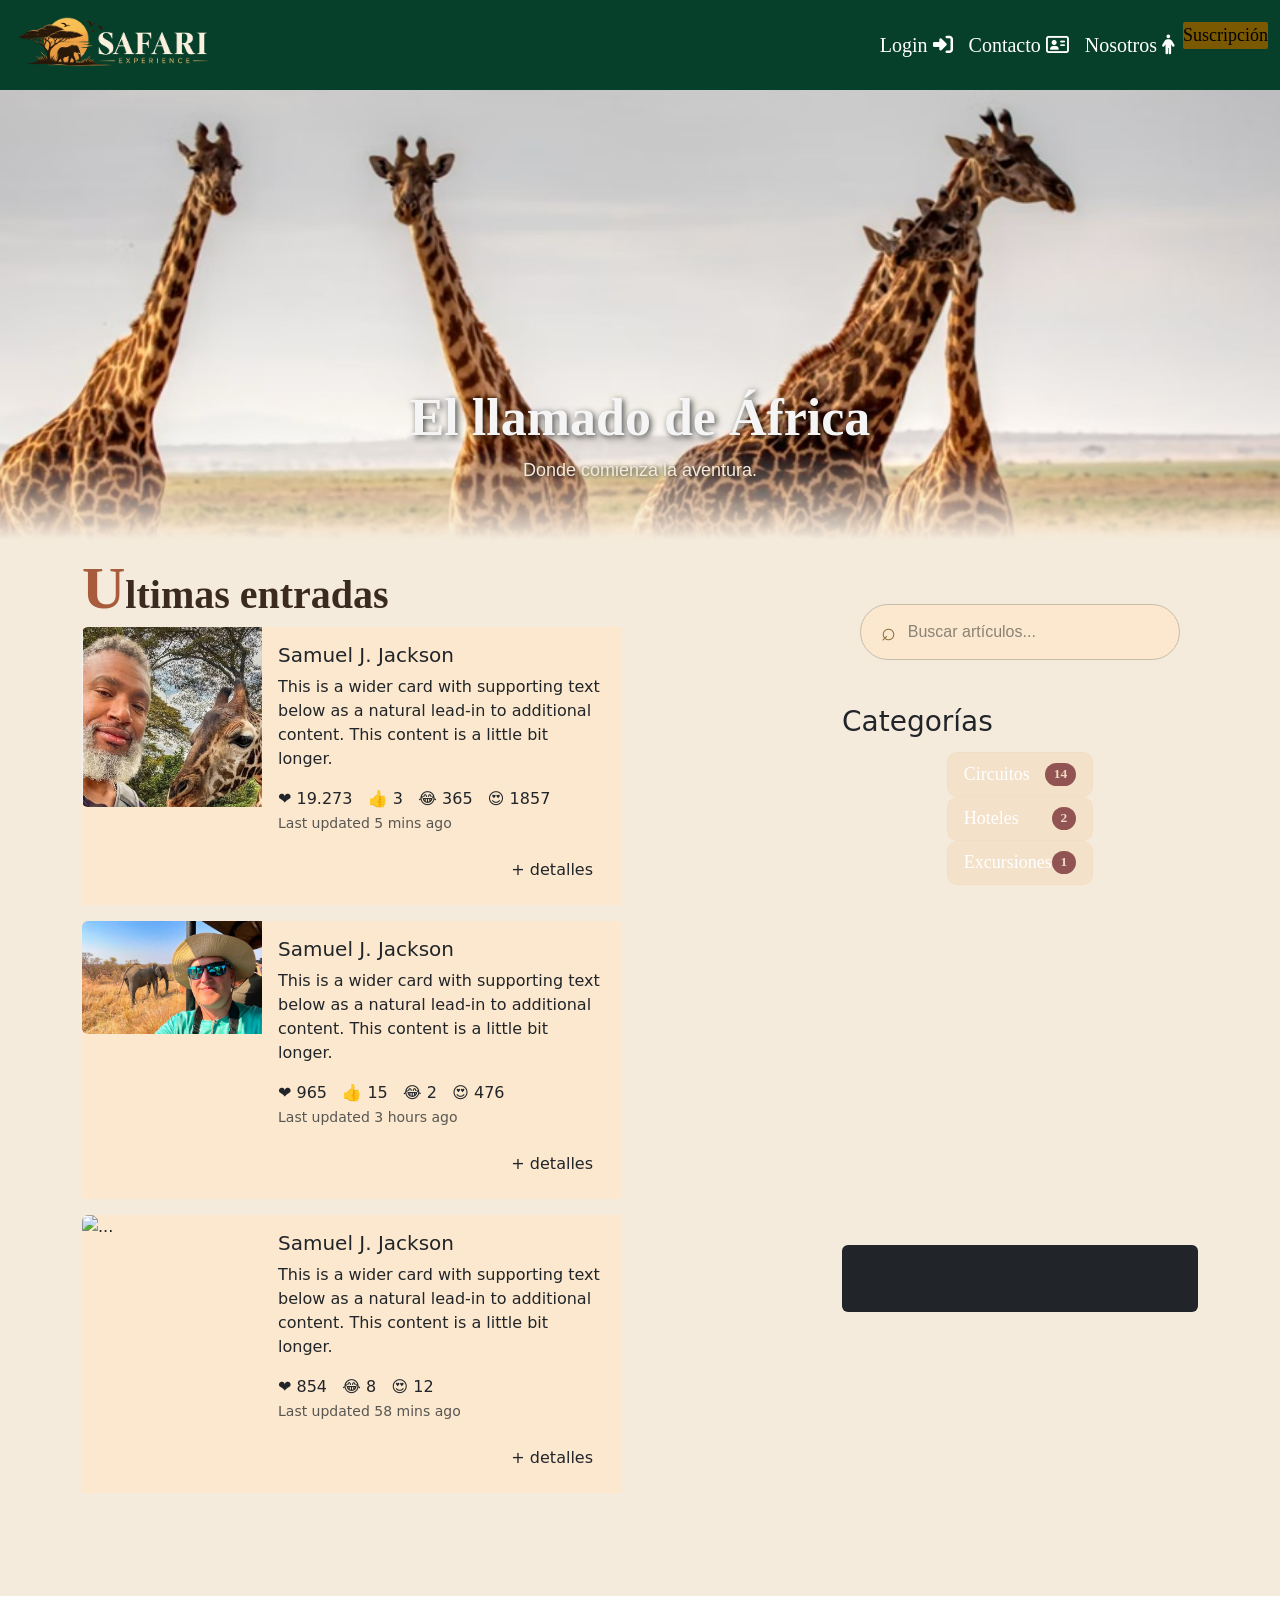
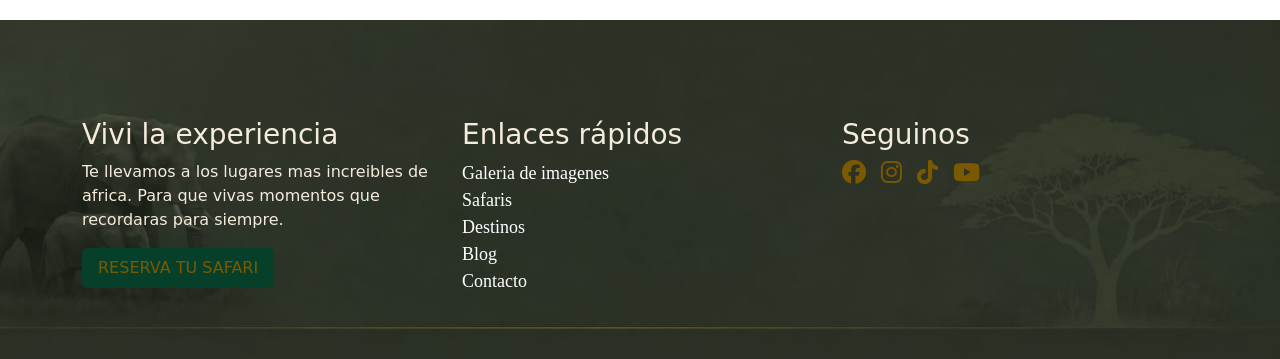
==== index.html @ 59d9db54 "se corrije footer" ====
<!DOCTYPE html>
<html lang="en">
<head>
    <meta charset="UTF-8">
    <meta name="viewport" content="width=device-width, initial-scale=1.0">
    <title>Document</title>
    <link href="https://cdn.jsdelivr.net/npm/bootstrap@5.3.8/dist/css/bootstrap.min.css" rel="stylesheet" integrity="sha384-sRIl4kxILFvY47J16cr9ZwB07vP4J8+LH7qKQnuqkuIAvNWLzeN8tE5YBujZqJLB" crossorigin="anonymous">
    <link rel="stylesheet" href="https://cdnjs.cloudflare.com/ajax/libs/font-awesome/6.4.0/css/all.min.css"/>
    <link rel="stylesheet" href="./styles.css">
    
</head>
<body>
    <header>
    <nav class="navbar navbar-expand-md p-0">
        <div class="container-fluid navbar-modificado">
            <img class="navbar-brand"
                 src="./assets/images/LOGO.png"
                 alt="logo">
            <button class="navbar-toggler"
                    type="button"
                    data-bs-toggle="collapse"
                    data-bs-target="#navbarSupportedContent"
                    aria-controls="navbarSupportedContent"
                    aria-expanded="false"
                    aria-label="Toggle navigation">
                <span class="navbar-toggler-icon"></span>
            </button>


            <!-- MENÚ -->
            <div class="collapse navbar-collapse" id="navbarSupportedContent">

                <ul class="navbar-nav ms-auto mb-2 mb-lg-0">

                    <li class="nav-item">
                        <a class="nav-link active fs-5 text-white"
                           href="#">
                            Login
                            <i class="fa-solid fa-right-to-bracket"></i>
                        </a>
                    </li>

                    <li class="nav-item">
                        <a class="nav-link active fs-5 text-white"
                           href="#">
                            Contacto
                            <i class="fa-regular fa-address-card"></i>
                        </a>
                    </li>

                    <li class="nav-item">
                        <a class="nav-link active fs-5 text-white"
                           href="#">
                            Nosotros
                            <i class="fa-solid fa-person"></i>
                        </a>
                    </li>

                    <!-- BOTÓN SUSCRIPCIÓN -->
                    <li class="nav-item">
                        <button class="button"
                                type="button"
                                data-bs-toggle="modal"
                                data-bs-target="#exampleModal">
                            Suscripción
                        </button>
                    </li>

                </ul>

            </div>

        </div>
    </nav>
</header>
   
    <div class="firstWindows">
         <!-- Slider con las imagenes de los Animales -->

        <div id="carouselExampleSlidesOnly" class="carousel slide" data-bs-ride="carousel">
            <div class="carousel-inner">
                <div class="carousel-item active">
                    <img src="./assets/images/Slider3.jpg" class="d-block w-100" alt="...">
                    <div class="carousel-caption">
                        <h5>El llamado de África</h5>
                        <p>Donde comienza la aventura.</p>
                    </div>

                </div>
                <div class="carousel-item">
                    <img src="./assets/images/slider1B.jpg" class="d-block w-100" alt="...">
                    <div class="carousel-caption">
                        <h5>Bajo el cielo africano</h5>
                        <p>Naturaleza en estado puro.</p>
                    </div>

                </div>
                <div class="carousel-item">
                    <img src="./assets/images/slider1C.jpg" class="d-block w-100" alt="...">
                    <div class="carousel-caption">
                        <h5>Encuentro con lo salvaje</h5>
                        <p>Viví momentos inolvidables.</p>
                    </div>

                </div>
            </div>
            
        </div>
        <!-- Columnas de grid -->

        <div class="container my-4">
            <div class="row">

        <!-- PRIMERA COLUMNA o sea LA PRINCIPAL! -->
                <main class="col-12 col-md-8">

                            <h2 class="titulo-seccion">
                                <span>U</span>ltimas entradas
                            </h2>
                            <div class="card mb-3 reveal-right" style="max-width: 540px;">
                                    <div class="row g-0">
                                        <div class="col-md-4">
                                           
                                            <img src="./assets/images/selfie 2.jpg" class="img-fluid rounded-start imagen-hover " alt="...">
                                            <iframe src="https://www.google.com/maps/embed?pb=!1m18!1m12!1m3!1d63829.38581706818!2d38.463845044400806!3d0.8903419115632641!2m3!1f0!2f0!3f0!3m2!1i1024!2i768!4f13.1!3m3!1m2!1s0x182780d08350900f%3A0x403b0eb0a1976dd9!2sKenia!5e0!3m2!1ses-419!2sar!4v1786914519508!5m2!1ses-419!2sar" height="60" style="border: 1px; ;" allowfullscreen="" loading="lazy" referrerpolicy="strict-origin-when-cross-origin"></iframe>
                                        </div>
                                        <div class="col-md-8">
                                        <div class="card-body">
                                            <h5 class="card-title">Samuel J. Jackson</h5>
                                            <p class="card-text">This is a wider card with supporting text below as a natural lead-in to additional content. This content is a little bit longer.</p>
                                                <div class="reacciones">
                                                    ❤️ 19.273 &nbsp; 
                                                    👍 3 &nbsp; 
                                                    😂 365  &nbsp; 
                                                    😍 1857 &nbsp; 
                                                </div>
                                            <p class="card-text"><small class="text-body-secondary">Last updated 5 mins ago</small></p>
                                                 <div class="text-end mt-3">
                                                    <a href="#" class="btn btn-ver-mas">
                                                        + detalles
                                                    </a>
                                                </div>
                                        </div>
                                        </div>
                                    </div>
                            </div>


                            <div class="card mb-3 reveal-right" style="max-width: 540px;">
                                    <div class="row g-0">
                                        <div class="col-md-4">
                                           
                                            <img src="./assets/images/selfie1.jpg" class="img-fluid rounded-start imagen-hover " alt="...">
                                            <iframe src="https://www.google.com/maps/embed?pb=!1m18!1m12!1m3!1d63829.38581706818!2d38.463845044400806!3d0.8903419115632641!2m3!1f0!2f0!3f0!3m2!1i1024!2i768!4f13.1!3m3!1m2!1s0x182780d08350900f%3A0x403b0eb0a1976dd9!2sKenia!5e0!3m2!1ses-419!2sar!4v1786914519508!5m2!1ses-419!2sar" height="60" style="border: 1px; ;" allowfullscreen="" loading="lazy" referrerpolicy="strict-origin-when-cross-origin"></iframe>
                                        </div>
                                        <div class="col-md-8">
                                        <div class="card-body">
                                            <h5 class="card-title">Samuel J. Jackson</h5>
                                            <p class="card-text">This is a wider card with supporting text below as a natural lead-in to additional content. This content is a little bit longer.</p>
                                                <div class="reacciones">
                                                    ❤️ 965 &nbsp; 
                                                    👍 15 &nbsp; 
                                                    😂 2  &nbsp; 
                                                    😍 476 &nbsp; 
                                                </div>
                                            <p class="card-text"><small class="text-body-secondary">Last updated 3 hours ago</small></p>
                                                <div class="text-end mt-3">
                                                    <a href="#" class="btn btn-ver-mas">
                                                        + detalles
                                                    </a>
                                                </div>
                                        </div>
                                        </div>
                                    </div>
                            </div>


                            <div class="card mb-3 reveal-right" style="max-width: 540px;">
                                    <div class="row g-0">
                                        <div class="col-md-4">
                                           
                                            <img src="./assets/images/selfie 3.jpg" class="img-fluid rounded-start imagen-hover " alt="...">
                                            <iframe src="https://www.google.com/maps/embed?pb=!1m18!1m12!1m3!1d63829.38581706818!2d38.463845044400806!3d0.8903419115632641!2m3!1f0!2f0!3f0!3m2!1i1024!2i768!4f13.1!3m3!1m2!1s0x182780d08350900f%3A0x403b0eb0a1976dd9!2sKenia!5e0!3m2!1ses-419!2sar!4v1786914519508!5m2!1ses-419!2sar" height="60" style="border: 1px; ;" allowfullscreen="" loading="lazy" referrerpolicy="strict-origin-when-cross-origin"></iframe>
                                        </div>
                                        <div class="col-md-8">
                                        <div class="card-body">
                                            <h5 class="card-title">Samuel J. Jackson</h5>
                                            <p class="card-text">This is a wider card with supporting text below as a natural lead-in to additional content. This content is a little bit longer.</p>
                                                <div class="reacciones">
                                                    ❤️ 854 &nbsp; 
                                                    😂 8  &nbsp; 
                                                    😍 12 &nbsp; 
                                                </div>
                                            <p class="card-text"><small class="text-body-secondary">Last updated 58 mins ago</small></p>
                                                <div class="text-end mt-3">
                                                    <a href="#" class="btn btn-ver-mas">
                                                        + detalles
                                                    </a>
                                                </div>
                                        </div>
                                        </div>
                                    </div>
                            </div>




                    <nav aria-label="Page navigation example">
                        <ul class="pagination justify-content-center reveal mt-5 ">
                            <li class="page-item disabled">
                             <a class="page-link">Anterior</a>
                            </li>
                            <li class="page-item"><a class="page-link" href="#">1</a></li>
                            <li class="page-item"><a class="page-link" href="#">2</a></li>
                            <li class="page-item"><a class="page-link" href="#">3</a></li>
                            <li class="page-item">
                             <a class="page-link" href="#">Siguiente</a>
                            </li>
                        </ul>
                    </nav>
                </main>

        <!-- SEGUNDA COLUMNA -->
                <aside class="col-12 col-md-4 pb-5">

                    <form class="buscador">

                        <div class="search">

                            <span class="icono-busqueda">⌕</span>

                            <input 
                                type="text" placeholder="Buscar artículos..."
                            >

                        </div>

                    </form>

                    <h3 class="textTitle" >Categorías</h3>
                    <div class="boxCategory">    
                        <ul class="list-group">
                            <li class="list-group-item d-flex justify-content-between align-items-center">
                                <a href="https://www.safaribookings.com/tours?k=Africa%20Tours&msclkid=b1463d36e96a14d82f5057b1bb864931&utm_source=bing&utm_medium=cpc&utm_campaign=05.%20Prio%20Countries%20(USD)&utm_term=Africa%20Tours&utm_content=GEN%20-%20Safari%20Tours" target="_blank" class="category-link">
                                            Circuitos
                                 </a>
                                <span class="badge badge-primary badge-pill">  14</span>
                            </li>
                            <li class="list-group-item d-flex justify-content-between align-items-center">
                                <a href="https://www.kayak.com.ar/Hoteles-baratos-en-Africa.af.htc.html" target="_blank" class="category-link">
                                    Hoteles
                                </a>
                                <span class="badge badge-primary badge-pill">  2</span>
                            </li>
                            <li class="list-group-item d-flex justify-content-between align-items-center">
                                <a href="https://www.getyourguide.com/es-es/africam-safari-l147968/?visitor-id=LCR7DP06IXOI1517FVK6WN06CYYXWZ0L&locale_autoredirect_optout=true " target="_blank" class="category-link">
                                    Excursiones 
                                </a>
                                <span class="badge badge-primary badge-pill">  1</span>
                            </li>
                        </ul>
                    </div>            
                    <div class="d-none d-md-block">
                        

                        <div class="comerce">

                                <div >
                                    <img src="./assets/images/Publicidad 2.jpg" class="img-fluid reveal" alt="...">
                                </div>

                                

                                <div >
                                    <img src="./assets/images/Publicidad 3.jpg" class="img-fluid reveal" alt="...">
                                </div>


                                <div class="card text-bg-dark">
                                    <img  src="./assets/images/Publicidad 1.jpg"  class="card-img reveal" alt="...">
                                </div>

                        </div>




                    </div>

                </aside>

            </div>
        </div>
    </div>
    <footer>
        <div class="containerFooter">
            <div class="container py-5">
                <div class="row g-4">

                    <div class="col-12 col-md-6 col-lg-4">
                        <h3>Vivi la experiencia</h3>
                        <p class="texto"> Te llevamos a los lugares mas increibles de africa.
                            Para que vivas momentos que recordaras para siempre.
                        </p>
                        <button class="mi-boton px-3 py-2 rounded"> RESERVA TU SAFARI</button>
                    </div>

                    <div class="col-12 col-md-6 col-lg-4">
                        <h3>Enlaces rápidos</h3>
                        <ul class="footer-links list-unstyled">
                            <li><a href="./pages/login/galery.html">Galeria de imagenes</a></li>
                            <li><a href="#">Safaris</a></li>
                            <li><a href="#">Destinos</a></li>
                            <li><a href="#">Blog</a></li>
                            <li><a href="#">Contacto</a></li>
                        </ul>
                    </div>

                    <div class="col-12 col-md-6 col-lg-4">
                        <h3 class="titulo-con-iconos">Seguinos</h3>
                        <div class="redes-sociales">
                            <a href="https://facebook.com" target="_blank">
                                <i class="fa-brands fa-facebook fs-4"></i>
                            </a>
                            <a href="https://instagram.com" target="_blank">
                                <i class="fa-brands fa-instagram fs-4"></i>
                            </a>
                            <a href="https://tiktok.com">
                                <i class="fa-brands fa-tiktok fs-4"></i>
                            </a>
                            <a href="https://youtube.com">
                                <i class="fa-brands fa-youtube fs-4"></i>
                            </a>
                        </div>
                    </div>
                </div>
            </div>
        </div>
    </footer>
  <!--  <footer>
    <div class="containerFooter">
        <div class="row">

            
            <div class="col-12 col-md-6 col-lg-4">
                <h3>Vivi la experiencia</h3>
                <p class="texto"> Te llevamos a los lugares mas increibles de africa.
                    Para que vivas momentos que recordaras para siempre.
                </p>
                <button class="mi-boton"> RESERVA TU SAFARI</button>
            </div>

            
            <div class="col-12 col-md-6 col-lg-4 ">
                <h3>Enlaces rápidos</h3>

                <ul class="footer-links">
                    <li><a href="./pages/login/galery.html">Galeria de imagenes</a></li>
                    <li><a href="#">Safaris</a></li>
                    <li><a href="#">Destinos</a></li>
                    <li><a href="#">Blog</a></li>
                    <li><a href="#">Contacto</a></li>
                </ul>
            </div>

            
            <div class="col-12 col-md-6 col-lg-4">
                
              <h3 class="titulo-con-iconos">Seguinos</h3>

                <div class="redes-sociales">
                    <a href="https://facebook.com" target="_blank">
                        <i class="fa-brands fa-facebook"></i>
                    </a>
                    <a href="https://instagram.com" target="_blank">
                        <i class="fa-brands fa-instagram"></i>
                    </a>
                    <a href="https://tiktok.com">
                        <i class="fa-brands fa-tiktok"></i>
                    </a>
                    <a href="https://youtube.com">
                        <i class="fa-brands fa-youtube"></i>
                    </a>
            </div>

        </div>
    </div>
</footer> -->

<div class="modal fade"
     id="exampleModal"
     tabindex="-1"
     aria-labelledby="exampleModalLabel"
     aria-hidden="true">

    <div class="modal-dialog">

        <div class="modal-content modal-prueba">

            <!-- HEADER DEL MODAL -->
            <div class="modal-header">

                <img src="./assets/images/icono de suscripcion.png"
                     alt="persona">

            </div>


            <!-- FORMULARIO -->
            <form>

                <div class="modal-body">

                    <!-- NOMBRE -->
                    <div class="mb-3">

                        <label for="nombre" class="col-form-label">
                            Nombre y Apellido:
                        </label>

                        <input
                            class="input-imagen form-control"
                            type="text"
                            placeholder="Nombre y Apellido"
                            id="nombre"
                            maxlength="40"
                            minlength="6"
                            required>

                    </div>


                    <!-- CORREO -->
                    <div class="mb-3">

                        <label for="correo" class="col-form-label">
                            Correo electrónico:
                        </label>

                        <input
                            class="input-imagen form-control"
                            type="email"
                            placeholder="tucorreo@gmail.com"
                            id="correo"
                            maxlength="30"
                            minlength="6"
                            required>

                    </div>


                    <!-- FECHA -->
                    <div class="mb-3">

                        <label for="cumpleaños" class="form-label">
                            Fecha de tu cumpleaños:
                        </label>

                        <input
                            class="input-imagen form-control"
                            type="date"
                            id="cumpleaños"
                            required>

                    </div>


                    <!-- CONTRASEÑA -->
                    <div class="mb-3">

                        <label for="contraseña" class="col-form-label">
                            Contraseña:
                        </label>

                        <input
                            class="input-imagen form-control"
                            type="password"
                            placeholder="Contraseña"
                            id="contraseña"
                            maxlength="16"
                            minlength="8"
                            required>

                    </div>


                    <!-- CONFIRMAR CONTRASEÑA -->
                    <div class="mb-3">

                        <label for="confirmarcontraseña" class="col-form-label">
                            Confirmar contraseña:
                        </label>

                        <input
                            class="input-imagen form-control"
                            type="password"
                            placeholder="Confirmar contraseña"
                            id="confirmarcontraseña"
                            maxlength="16"
                            minlength="8"
                            required>

                    </div>


                    <!-- NOTIFICACIONES -->
                    <div class="mb-3">

                        <div class="form-check form-switch">

                            <input
                                class="form-check-input"
                                type="checkbox"
                                role="switch"
                                id="switchCheckChecked"
                                checked>

                            <label class="form-check-label"
                                   for="switchCheckChecked">
                                Recibir notificaciones
                            </label>

                        </div>

                    </div>

                </div>


                <!-- FOOTER -->
                <div class="modal-footer">

                    <button type="submit"
                            class="btn btn-primary">
                        Crear cuenta
                    </button>

                    <hr>

                    <p class="text-center mb-0 w-100">
                        ¿Ya tenés cuenta?
                        <a href="login.html">
                            Iniciar sesión
                        </a>
                    </p>

                </div>

            </form>

        </div>
    </div>
</div>
    <script src="https://cdn.jsdelivr.net/npm/bootstrap@5.3.8/dist/js/bootstrap.bundle.min.js" integrity="sha384-FKyoEForCGlyvwx9Hj09JcYn3nv7wiPVlz7YYwJrWVcXK/BmnVDxM+D2scQbITxI" crossorigin="anonymous"></script>
</body>
</html>
---- styles.css ----
*{
    padding:0;
    margin: 0;
    box-sizing: border-box;
}
html, body {
    max-width: 100%;
    overflow-x: hidden;
}
.navbar-toggler {
    border-color: rgba(255, 255, 255, 0.5) !important;
}

.navbar-toggler-icon {
    filter: invert(1);
}
.navbar-modificado {
    background-color: #06402B;
    min-height: 90px;
    position: relative;
    z-index: 1001;
}

button.button{
    font-family: "Bodoni Moda", serif;
    background-color: #7a5901;
    border: none;
    border-radius: 2px;
    font-size: 18px;

}
a.nav-link.active:hover{
    color: #50C878;
}

.navbar-brand{
    width: 210px;
}

li a i{
    color: white;
}
.modal-prueba{
    background-image: url(./assets/images/FondoSuscripcion.avif);
}

.input-imagen {
    background-color: rgba(255, 255, 255, 0.35) !important;
    border: 1px solid rgba(255, 255, 255, 0.6);
    color: #333;
}
.modal-header img{
    width: 90px;
}
.modal-header{
    display: flex;
    justify-content:center;
}

label{
    color: white;
    font-family: "Archivo Black", sans-serif;
    font-weight: 900;
}
.text-center{
    color: white;
    font-family: "Archivo Black", sans-serif;
    font-weight: 900;

}
.containerFooter {
    background-image: url(./assets/images/WhatsApp\ Image\ 2026-08-20\ at\ 01.03.39.jpeg);
    background-size: cover;
    background-position: center;
    background-repeat: no-repeat;
    color: #F5EBDD;
    padding-top: 50px;
    display: flex;
    justify-content: center;
    object-fit: cover;
    
}

 ul li{
    color:#7a5901;
    font-family: "Marcellus", serif;
    font-size: 18px;
}
ul li a{
    color: white;
    text-decoration: none;
}

div.redes-sociales {
    display: flex;
    gap: 15px;
}
div.redes-sociales i {
    color: #7a5901;
}
.mi-boton{
    background-color:#06402B ;
    color: #7a5901;
    border: none;
    
}



.firstWindows{
    width: 100%;
    min-height: 100vh;
    background-color: #F5EBDD;
   
}
#carouselExampleSlidesOnly img{
    width: 100%;
    height: 50vh;
    object-fit: cover;

}


.buscador {
    width: 100%;
    display: flex;
    justify-content: center;
    margin: 40px 0;
}

.search {
    width: 90%;
    max-width: 650px;

    display: flex;
    align-items: center;


    background-color: #fce8cee5;

    border: 1px solid #C8BDA8;
    border-radius: 30px;

    padding: 0 20px;

    transition: 0.3s;
}

.search:focus-within {
    border-color: #8A6F3D;
    box-shadow: 0 4px 15px rgba(80, 65, 40, 0.12);
}

.search input {
    width: 100%;

    border: none;
    outline: none;

    background: transparent;

    padding: 15px 12px;

    font-family: Arial, sans-serif;
    font-size: 16px;

    color: #3F3A2F;
}

.search input::placeholder {
    color: #8A8375;
}

.icono-busqueda {
    font-size: 25px;
    color: #8A6F3D;
}

.badge {
    background-color: #915452;
    color: #fce8cee5;
    border-radius: 50px;
}
.boxCategory {
    display: flex;
    justify-content: center;

}
.boxCategory .list-group-item {
    background-color: #f3dec3c7;
    border-color: #f3dec3c7 ;
    border-radius: 10px;
    

}

.col-md-4{
  display: flex;
  flex-direction: column;
  gap: 5px;
  

}

.imagen-hover {
    cursor: pointer;
    transition: transform 0.5s ease;
}

.imagen-hover:hover {
    position: relative;
    z-index: 9999;
    transform: scale(3.0);
}

.comerce{

    display: flex;
    flex-direction: column;
    gap: 30px;
    margin-top: 30px;

    
}
.card {
    border: 0 !important;
}

.textTitle2{
    color:#3B2A20 ;
}

.card-body {
    background-color: #fce8cee5;

}

.card {
    background-color: #fce8cee5;
    border: none;
    
}

.card .col-md-4 {
    background-color: #fce8cee5;
}

.card .col-md-8 {
    background-color: #fce8cee5;
}

.titulo-seccion {
    font-family: "Bodoni Moda", serif;
    color: #3B2A20;
    font-size: 40px;
    font-weight: 600;
}

.titulo-seccion span {
    font-size: 60px;
    line-height: 0.8;
    color: #A85C3B;
}


.carousel-caption h5 {
    font-family: "Bodoni Moda", serif;
    font-size: 52px;
    font-weight: 600;
    color: whitesmoke;
    text-shadow: 2px 2px 6px rgba(0, 0, 0, 0.7);
}

.carousel-caption p {
    font-family: "Montserrat", sans-serif;
    font-size: 18px;
    font-weight: 400;
    color: #F5EBDD;
    text-shadow: 1px 1px 4px rgba(0, 0, 0, 0.7);
}

.carousel-item {
    position: relative;
}

.carousel-item::after {
    content: "";
    position: absolute;

    left: 0;
    right: 0;
    bottom: 0;

    height: 20%;

    background: linear-gradient(
        to top,
        rgba(245, 235, 221, 3.0),
        rgba(245, 235, 221, 0)
    );

    pointer-events: none;
}

.carousel-caption {
    z-index: 2;
}


text-end .btn-ver-mas {
    background-color: #A85C3B !important;
    color: #e6ddf5 !important;
    border: 1px solid #A85C3B !important;
    font-family: "Montserrat", sans-serif;
    font-size: 14px;
    font-weight: 500;
    padding: 8px 20px;
    border-radius: 3px;
    text-decoration: none;
    transition: all 0.3s ease;
}

.text-end .btn-ver-mas:hover {
    background-color: #87452E !important;
    border-color: #C49A5A !important;
    color: #FFFFFF !important;
}

.pagination .page-link {
    background-color: #9b884b;
    color: #412818;
    border: 1px solid #C49A5A;

    font-family: "Montserrat", sans-serif;
    font-size: 14px;
    font-weight: 500;

    padding: 8px 14px;

    transition: all 0.3s ease;
}


/* HOVER */

.pagination .page-link:hover {
    background-color: #814b33;
    border-color: #A85C3B;
    color: #FFFFFF;
}

.reveal {
    opacity: 0;
    transform: translateY(50px);
    transition: opacity 0.8s ease, transform 0.8s ease;
}

.reveal {
    animation: aparecer linear both;
    animation-timeline: view();
    animation-range: entry 0% cover 30%;
}

@keyframes aparecer {

    from {
        opacity: 0;
        transform: translateY(150px) scale(0.75);
    }

    to {
        opacity: 1;
        transform: translateY(0) scale(1);
    }

}

.reveal-right {
    animation: aparecer-derecha linear both;
    animation-timeline: view();
    animation-range: entry 0% cover 35%;
}

@keyframes aparecer-derecha {
    from {
        opacity: 0;
        transform: translateX(150px) scale(0.85);
    }

    to {
        opacity: 1;
        transform: translateX(0) scale(1);
    }
}
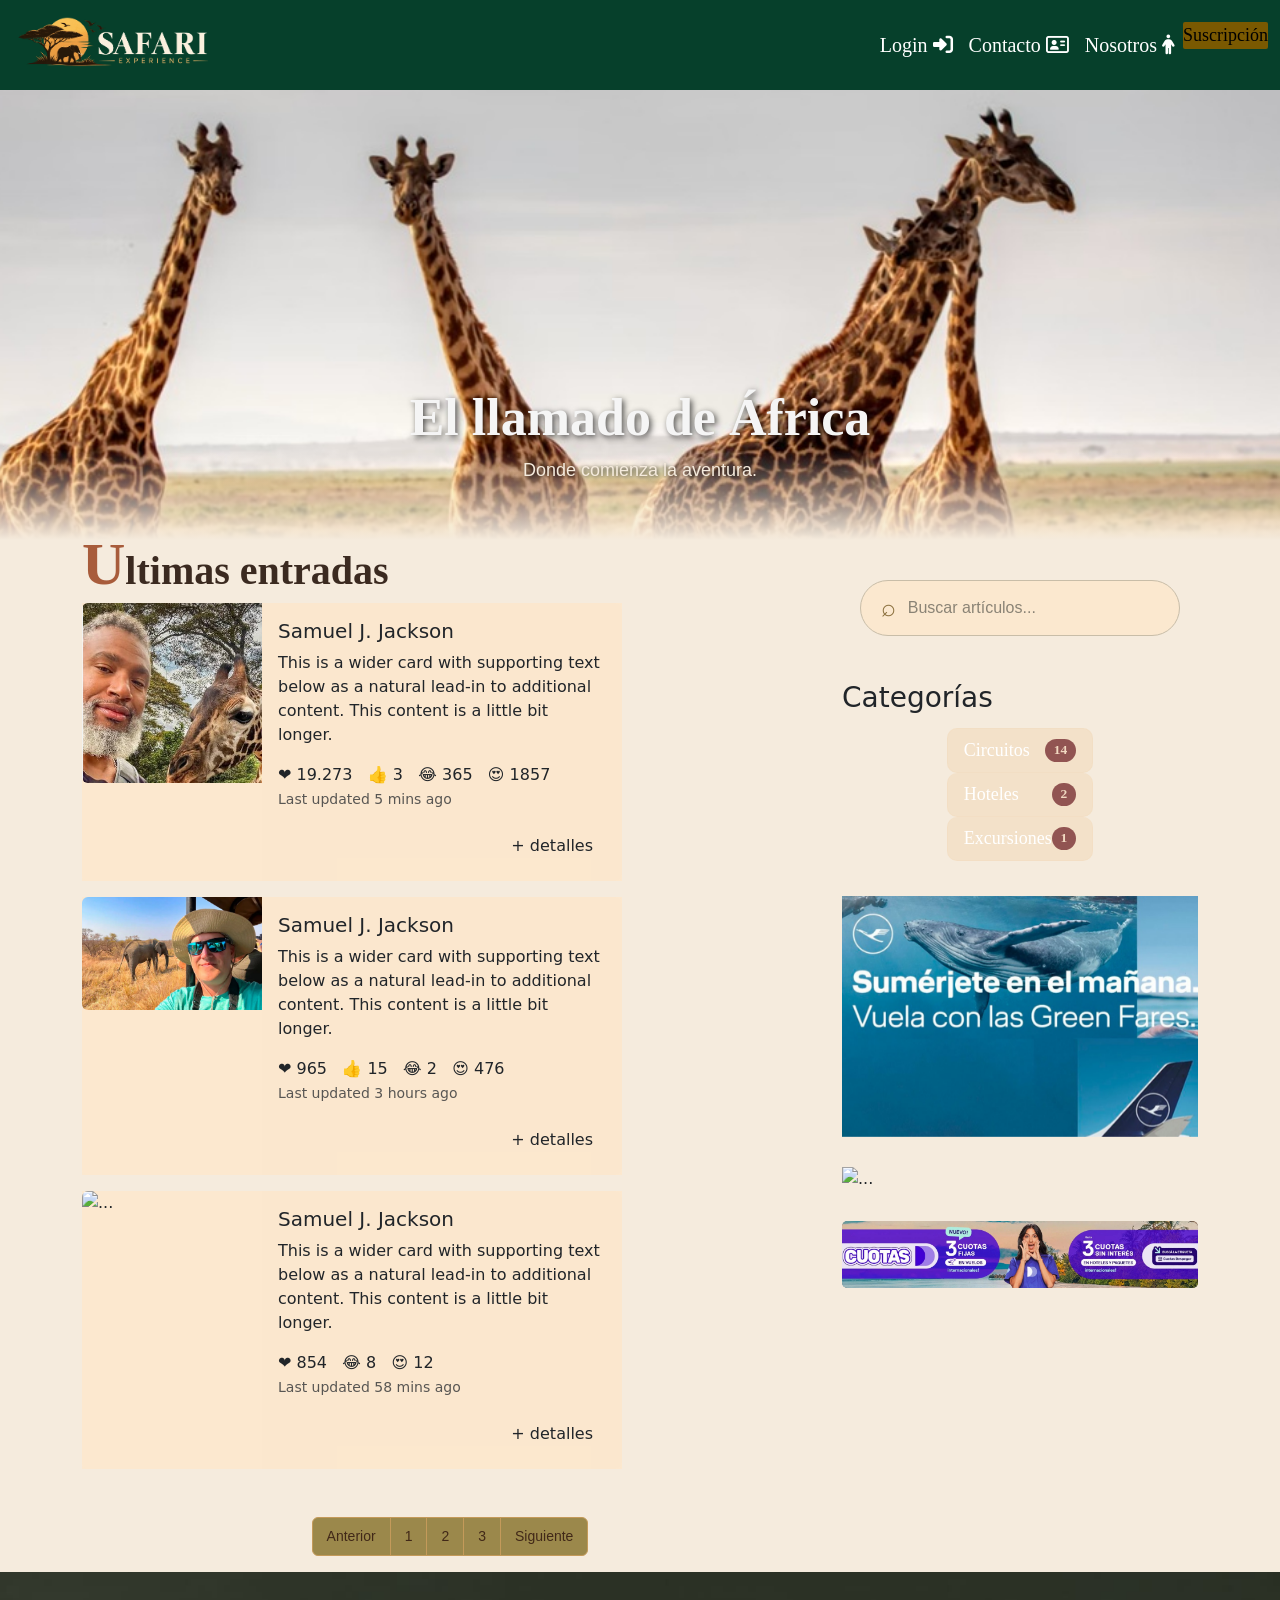
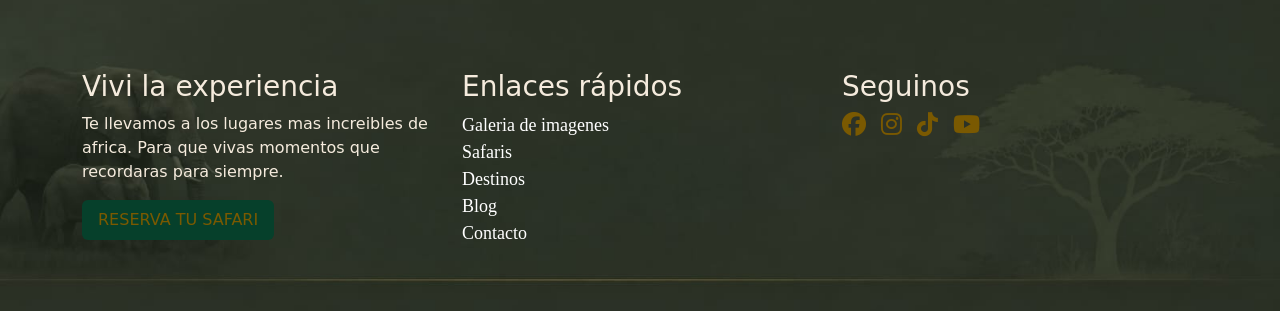
==== commit 1923e798: "se arreglan bug" ====
--- a/index.html
+++ b/index.html
@@ -108,7 +108,7 @@
         </div>
         <!-- Columnas de grid -->
 
-        <div class="container my-4">
+        <div class="container">
             <div class="row">
 
         <!-- PRIMERA COLUMNA o sea LA PRINCIPAL! -->
@@ -311,7 +311,7 @@
                             <li><a href="./pages/login/galery.html">Galeria de imagenes</a></li>
                             <li><a href="#">Safaris</a></li>
                             <li><a href="#">Destinos</a></li>
-                            <li><a href="#">Blog</a></li>
+                            <li><a href="./pages/login/error404.html">Blog</a></li>
                             <li><a href="#">Contacto</a></li>
                         </ul>
                     </div>
--- a/styles.css
+++ b/styles.css
@@ -3,8 +3,8 @@
     margin: 0;
     box-sizing: border-box;
 }
-html, body {
-    max-width: 100%;
+body {
+    max-width: 100vw;
     overflow-x: hidden;
 }
 .navbar-toggler {
@@ -114,7 +114,7 @@
    
 }
 #carouselExampleSlidesOnly img{
-    width: 100%;
+    width: 100vw;
     height: 50vh;
     object-fit: cover;
 
@@ -210,7 +210,7 @@
 .imagen-hover:hover {
     position: relative;
     z-index: 9999;
-    transform: scale(3.0);
+    transform: scale(1.5);
 }
 
 .comerce{
@@ -341,8 +341,6 @@
 }
 
 
-/* HOVER */
-
 .pagination .page-link:hover {
     background-color: #814b33;
     border-color: #A85C3B;
@@ -393,3 +391,13 @@
     }
 }
 
+@media (max-width: 767px) {
+
+    .reveal,
+    .reveal-right {
+        animation: none !important;
+        opacity: 1 !important;
+        transform: none !important;
+    }
+
+}
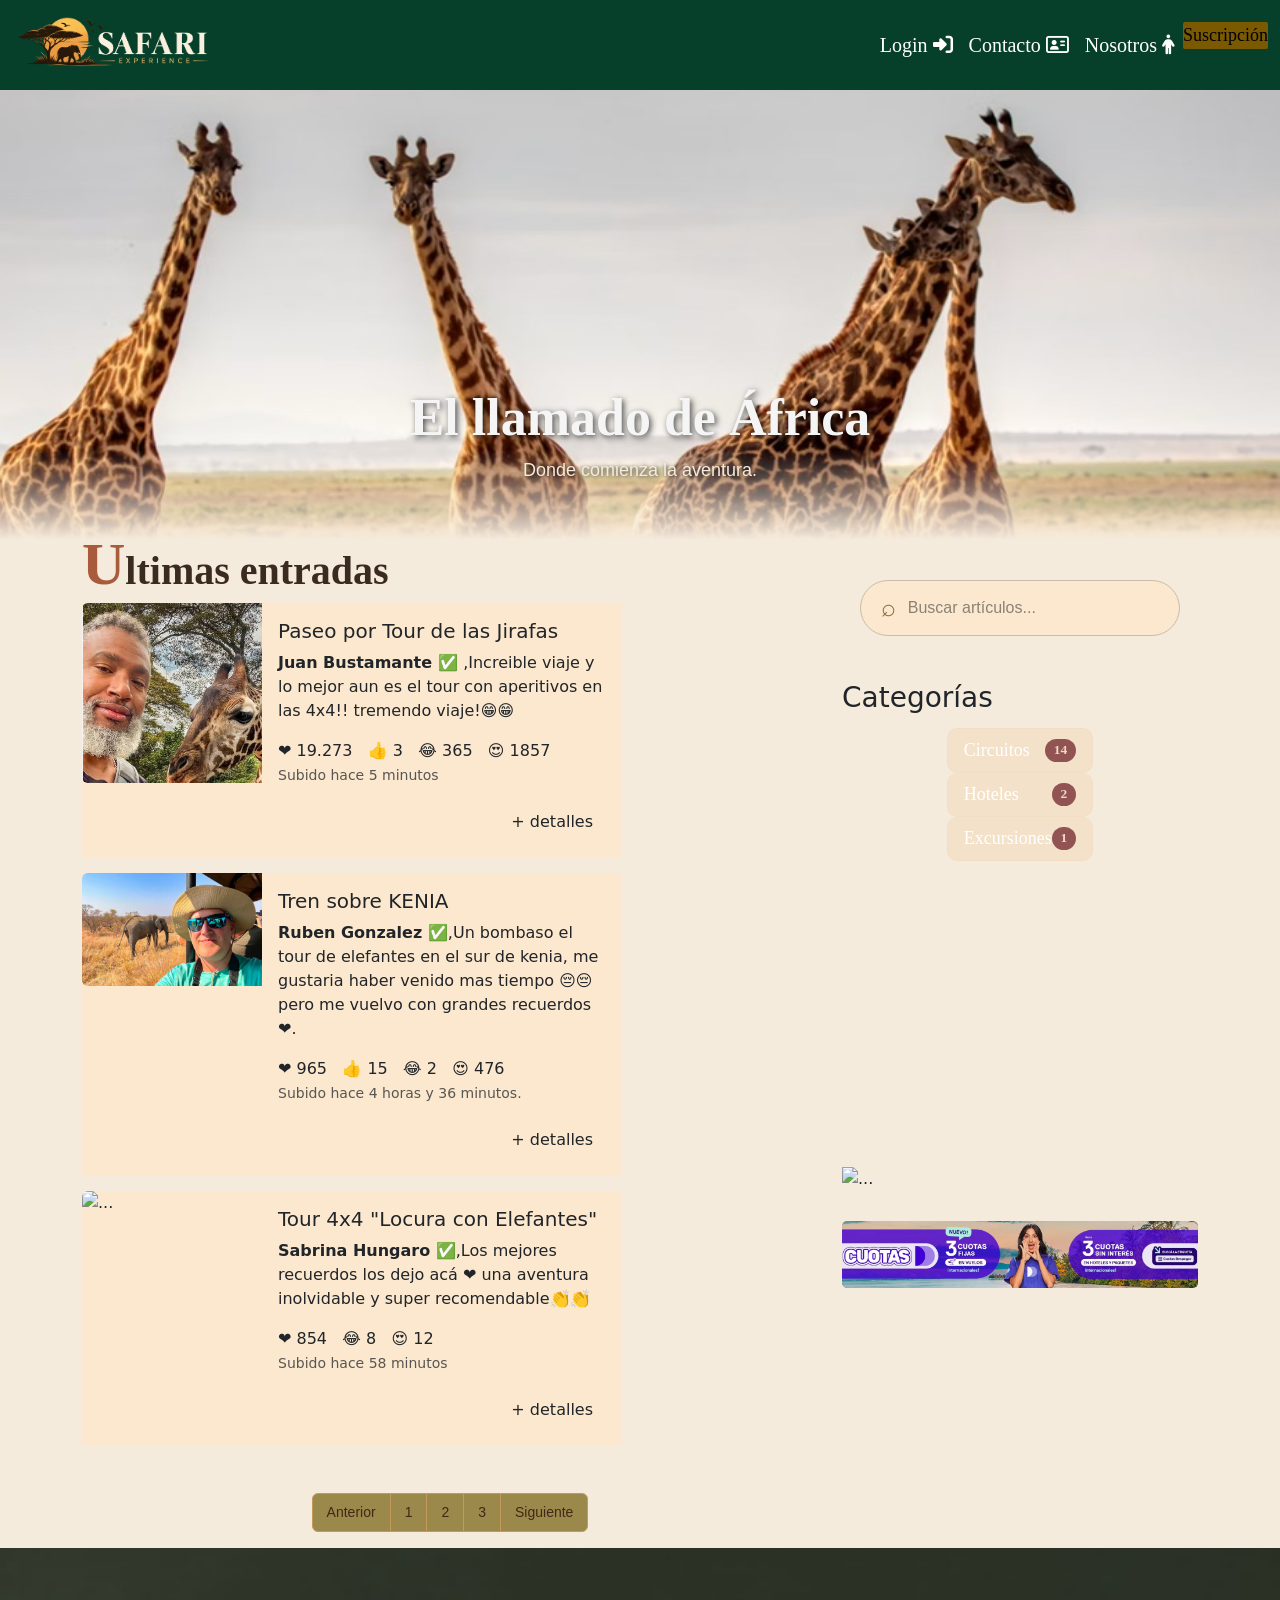
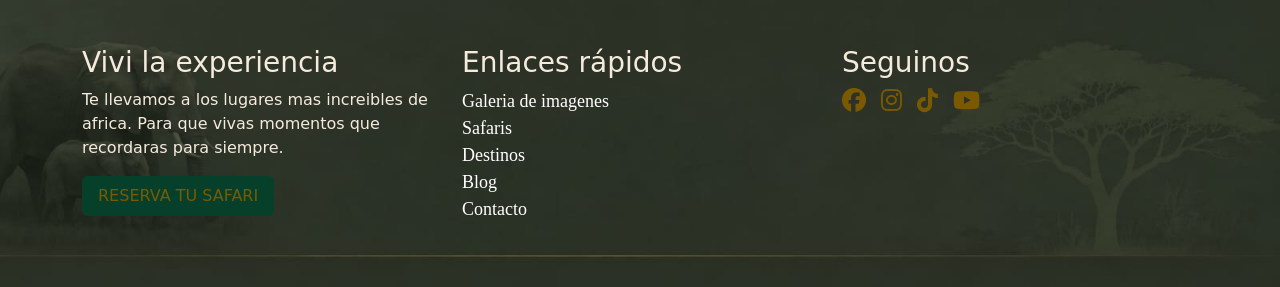
==== commit b2fc8ee4: "se corrije comentarios" ====
--- a/index.html
+++ b/index.html
@@ -126,15 +126,15 @@
                                         </div>
                                         <div class="col-md-8">
                                         <div class="card-body">
-                                            <h5 class="card-title">Samuel J. Jackson</h5>
-                                            <p class="card-text">This is a wider card with supporting text below as a natural lead-in to additional content. This content is a little bit longer.</p>
+                                            <h5 class="card-title">Paseo por Tour de las Jirafas</h5>
+                                            <p class="card-text"><strong>Juan Bustamante ✅ </strong>,Increible viaje y lo mejor aun es el tour con aperitivos en las 4x4!! tremendo viaje!😁😁</p>
                                                 <div class="reacciones">
                                                     ❤️ 19.273 &nbsp; 
                                                     👍 3 &nbsp; 
                                                     😂 365  &nbsp; 
                                                     😍 1857 &nbsp; 
                                                 </div>
-                                            <p class="card-text"><small class="text-body-secondary">Last updated 5 mins ago</small></p>
+                                            <p class="card-text"><small class="text-body-secondary">Subido hace 5 minutos</small></p>
                                                  <div class="text-end mt-3">
                                                     <a href="#" class="btn btn-ver-mas">
                                                         + detalles
@@ -155,15 +155,15 @@
                                         </div>
                                         <div class="col-md-8">
                                         <div class="card-body">
-                                            <h5 class="card-title">Samuel J. Jackson</h5>
-                                            <p class="card-text">This is a wider card with supporting text below as a natural lead-in to additional content. This content is a little bit longer.</p>
+                                            <h5 class="card-title">Tren sobre KENIA</h5>
+                                            <p class="card-text"><strong>Ruben Gonzalez ✅</strong>,Un bombaso el tour de elefantes en el sur de kenia, me gustaria haber venido mas tiempo 😔😔 pero me vuelvo con grandes recuerdos ❤️. </p>
                                                 <div class="reacciones">
                                                     ❤️ 965 &nbsp; 
                                                     👍 15 &nbsp; 
                                                     😂 2  &nbsp; 
                                                     😍 476 &nbsp; 
                                                 </div>
-                                            <p class="card-text"><small class="text-body-secondary">Last updated 3 hours ago</small></p>
+                                            <p class="card-text"><small class="text-body-secondary">Subido hace 4 horas y 36 minutos.</small></p>
                                                 <div class="text-end mt-3">
                                                     <a href="#" class="btn btn-ver-mas">
                                                         + detalles
@@ -184,14 +184,14 @@
                                         </div>
                                         <div class="col-md-8">
                                         <div class="card-body">
-                                            <h5 class="card-title">Samuel J. Jackson</h5>
-                                            <p class="card-text">This is a wider card with supporting text below as a natural lead-in to additional content. This content is a little bit longer.</p>
+                                            <h5 class="card-title">Tour 4x4 "Locura con Elefantes"</h5>
+                                            <p class="card-text"><strong>Sabrina Hungaro ✅</strong>,Los mejores recuerdos los dejo acá ❤️ una aventura inolvidable y super recomendable👏👏</p>
                                                 <div class="reacciones">
                                                     ❤️ 854 &nbsp; 
                                                     😂 8  &nbsp; 
                                                     😍 12 &nbsp; 
                                                 </div>
-                                            <p class="card-text"><small class="text-body-secondary">Last updated 58 mins ago</small></p>
+                                            <p class="card-text"><small class="text-body-secondary">Subido hace 58 minutos</small></p>
                                                 <div class="text-end mt-3">
                                                     <a href="#" class="btn btn-ver-mas">
                                                         + detalles
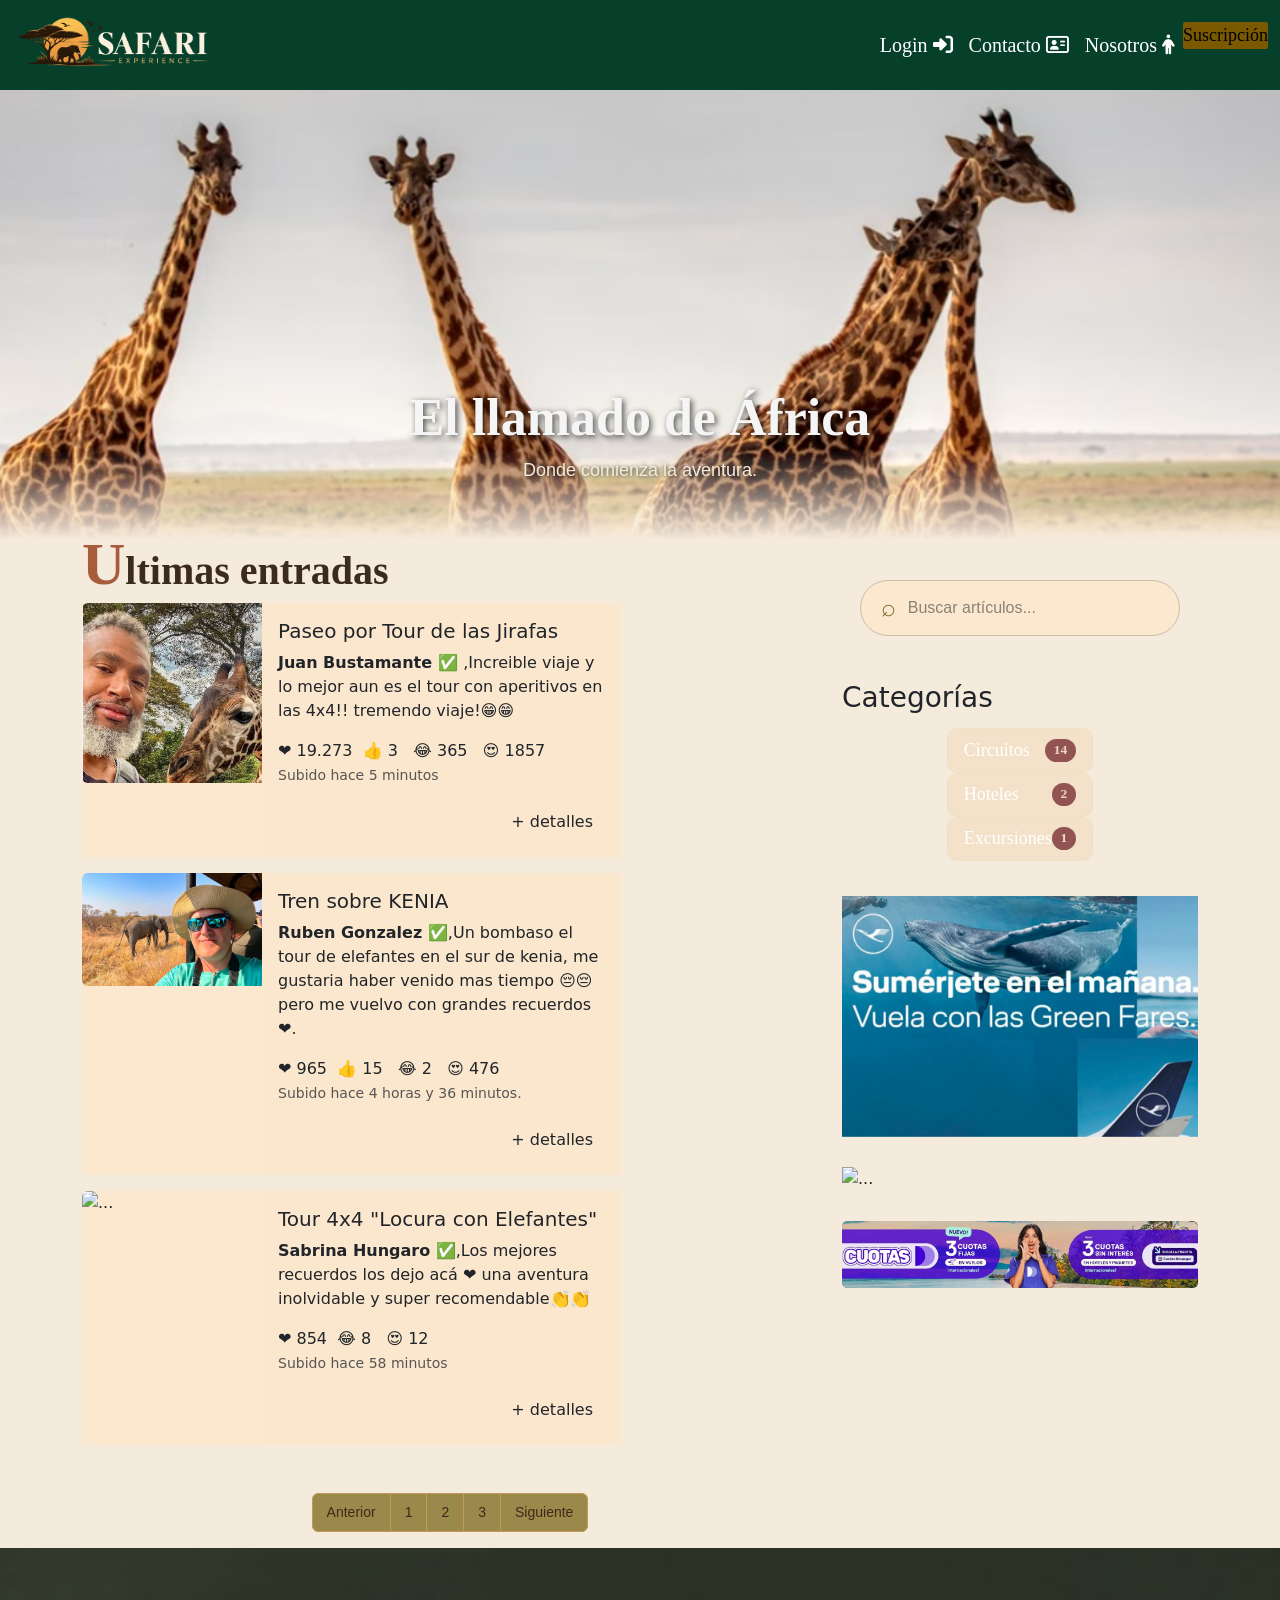
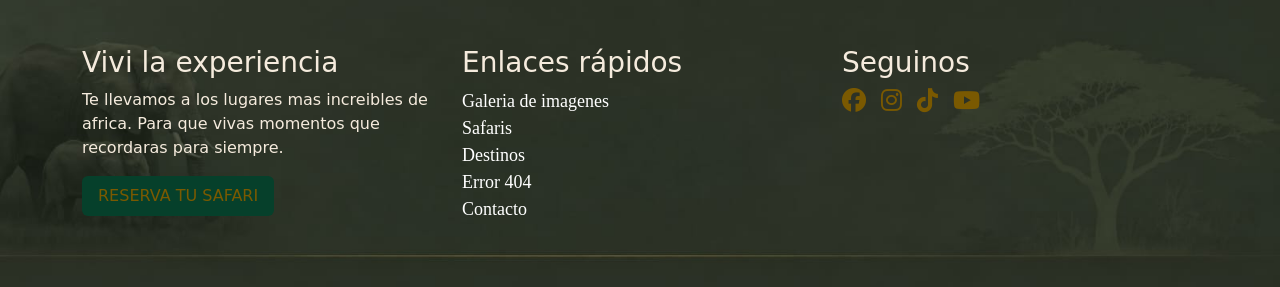
==== commit 9641edc8: "Se ordena codigo" ====
--- a/index.html
+++ b/index.html
@@ -3,554 +3,315 @@
 <head>
     <meta charset="UTF-8">
     <meta name="viewport" content="width=device-width, initial-scale=1.0">
-    <title>Document</title>
+    <title>Safari Africano</title>
     <link href="https://cdn.jsdelivr.net/npm/bootstrap@5.3.8/dist/css/bootstrap.min.css" rel="stylesheet" integrity="sha384-sRIl4kxILFvY47J16cr9ZwB07vP4J8+LH7qKQnuqkuIAvNWLzeN8tE5YBujZqJLB" crossorigin="anonymous">
     <link rel="stylesheet" href="https://cdnjs.cloudflare.com/ajax/libs/font-awesome/6.4.0/css/all.min.css"/>
-    <link rel="stylesheet" href="./styles.css">
+    <link rel="stylesheet" href="./styles.css">   
+</head>
+    <body>
+        <header>
+            <nav class="navbar navbar-expand-md p-0">
+                <div class="container-fluid navbar-modificado">
+                    <img class="navbar-brand" src="./assets/images/LOGO.png" alt="logo">
+                    <button class="navbar-toggler" type="button" data-bs-toggle="collapse" data-bs-target="#navbarSupportedContent" aria-controls="navbarSupportedContent" aria-expanded="false" aria-label="Toggle navigation">
+                        <span class="navbar-toggler-icon"></span>
+                    </button>
+                    <div class="collapse navbar-collapse" id="navbarSupportedContent">
+                        <ul class="navbar-nav ms-auto mb-2 mb-lg-0">
+                            <li class="nav-item">
+                                <a class="nav-link active fs-5 text-white"href="pages\login.html">
+                                    Login
+                                    <i class="fa-solid fa-right-to-bracket"></i>
+                                </a>
+                            </li>
+                            <li class="nav-item">
+                                <a class="nav-link active fs-5 text-white" href="pages\contactos.html">
+                                    Contacto
+                                    <i class="fa-regular fa-address-card"></i>
+                                </a>
+                            </li>
+                            <li class="nav-item">
+                                <a class="nav-link active fs-5 text-white"href="#">
+                                    Nosotros
+                                    <i class="fa-solid fa-person"></i>
+                                </a>
+                            </li>
+                            <li class="nav-item">
+                                <button class="button" type="button" data-bs-toggle="modal" data-bs-target="#exampleModal">
+                                    Suscripción
+                                </button>
+                            </li>
+                        </ul>
+                    </div>
+                </div>
+            </nav>
+        </header>
     
-</head>
-<body>
-    <header>
-    <nav class="navbar navbar-expand-md p-0">
-        <div class="container-fluid navbar-modificado">
-            <img class="navbar-brand"
-                 src="./assets/images/LOGO.png"
-                 alt="logo">
-            <button class="navbar-toggler"
-                    type="button"
-                    data-bs-toggle="collapse"
-                    data-bs-target="#navbarSupportedContent"
-                    aria-controls="navbarSupportedContent"
-                    aria-expanded="false"
-                    aria-label="Toggle navigation">
-                <span class="navbar-toggler-icon"></span>
-            </button>
-
-
-            <!-- MENÚ -->
-            <div class="collapse navbar-collapse" id="navbarSupportedContent">
-
-                <ul class="navbar-nav ms-auto mb-2 mb-lg-0">
-
-                    <li class="nav-item">
-                        <a class="nav-link active fs-5 text-white"
-                           href="#">
-                            Login
-                            <i class="fa-solid fa-right-to-bracket"></i>
-                        </a>
-                    </li>
-
-                    <li class="nav-item">
-                        <a class="nav-link active fs-5 text-white"
-                           href="#">
-                            Contacto
-                            <i class="fa-regular fa-address-card"></i>
-                        </a>
-                    </li>
-
-                    <li class="nav-item">
-                        <a class="nav-link active fs-5 text-white"
-                           href="#">
-                            Nosotros
-                            <i class="fa-solid fa-person"></i>
-                        </a>
-                    </li>
-
-                    <!-- BOTÓN SUSCRIPCIÓN -->
-                    <li class="nav-item">
-                        <button class="button"
-                                type="button"
-                                data-bs-toggle="modal"
-                                data-bs-target="#exampleModal">
-                            Suscripción
-                        </button>
-                    </li>
-
-                </ul>
-
+        <div class="firstWindows">
+            <div id="carouselExampleSlidesOnly" class="carousel slide" data-bs-ride="carousel">
+                <div class="carousel-inner">
+                    <div class="carousel-item active">
+                        <img src="./assets/images/Slider3.jpg" class="d-block w-100" alt="...">
+                        <div class="carousel-caption">
+                            <h5>El llamado de África</h5>
+                            <p>Donde comienza la aventura.</p>
+                        </div>
+                    </div>
+                    <div class="carousel-item">
+                        <img src="./assets/images/slider1B.jpg" class="d-block w-100" alt="...">
+                        <div class="carousel-caption">
+                            <h5>Bajo el cielo africano</h5>
+                            <p>Naturaleza en estado puro.</p>
+                        </div>
+                    </div>
+                    <div class="carousel-item">
+                        <img src="./assets/images/slider1C.jpg" class="d-block w-100" alt="...">
+                        <div class="carousel-caption">
+                            <h5>Encuentro con lo salvaje</h5>
+                            <p>Viví momentos inolvidables.</p>
+                        </div>
+                    </div>
+                </div>
             </div>
-
-        </div>
-    </nav>
-</header>
-   
-    <div class="firstWindows">
-         <!-- Slider con las imagenes de los Animales -->
-
-        <div id="carouselExampleSlidesOnly" class="carousel slide" data-bs-ride="carousel">
-            <div class="carousel-inner">
-                <div class="carousel-item active">
-                    <img src="./assets/images/Slider3.jpg" class="d-block w-100" alt="...">
-                    <div class="carousel-caption">
-                        <h5>El llamado de África</h5>
-                        <p>Donde comienza la aventura.</p>
-                    </div>
-
-                </div>
-                <div class="carousel-item">
-                    <img src="./assets/images/slider1B.jpg" class="d-block w-100" alt="...">
-                    <div class="carousel-caption">
-                        <h5>Bajo el cielo africano</h5>
-                        <p>Naturaleza en estado puro.</p>
-                    </div>
-
-                </div>
-                <div class="carousel-item">
-                    <img src="./assets/images/slider1C.jpg" class="d-block w-100" alt="...">
-                    <div class="carousel-caption">
-                        <h5>Encuentro con lo salvaje</h5>
-                        <p>Viví momentos inolvidables.</p>
-                    </div>
-
-                </div>
-            </div>
-            
-        </div>
-        <!-- Columnas de grid -->
-
-        <div class="container">
-            <div class="row">
-
-        <!-- PRIMERA COLUMNA o sea LA PRINCIPAL! -->
-                <main class="col-12 col-md-8">
-
-                            <h2 class="titulo-seccion">
-                                <span>U</span>ltimas entradas
-                            </h2>
-                            <div class="card mb-3 reveal-right" style="max-width: 540px;">
-                                    <div class="row g-0">
-                                        <div class="col-md-4">
-                                           
-                                            <img src="./assets/images/selfie 2.jpg" class="img-fluid rounded-start imagen-hover " alt="...">
-                                            <iframe src="https://www.google.com/maps/embed?pb=!1m18!1m12!1m3!1d63829.38581706818!2d38.463845044400806!3d0.8903419115632641!2m3!1f0!2f0!3f0!3m2!1i1024!2i768!4f13.1!3m3!1m2!1s0x182780d08350900f%3A0x403b0eb0a1976dd9!2sKenia!5e0!3m2!1ses-419!2sar!4v1786914519508!5m2!1ses-419!2sar" height="60" style="border: 1px; ;" allowfullscreen="" loading="lazy" referrerpolicy="strict-origin-when-cross-origin"></iframe>
-                                        </div>
-                                        <div class="col-md-8">
-                                        <div class="card-body">
-                                            <h5 class="card-title">Paseo por Tour de las Jirafas</h5>
-                                            <p class="card-text"><strong>Juan Bustamante ✅ </strong>,Increible viaje y lo mejor aun es el tour con aperitivos en las 4x4!! tremendo viaje!😁😁</p>
-                                                <div class="reacciones">
-                                                    ❤️ 19.273 &nbsp; 
-                                                    👍 3 &nbsp; 
-                                                    😂 365  &nbsp; 
-                                                    😍 1857 &nbsp; 
+            <div class="container">
+                <div class="row">
+                    <main class="col-12 col-md-8">
+                                <h2 class="titulo-seccion">
+                                    <span>U</span>ltimas entradas
+                                </h2>
+                                <div class="card mb-3 reveal-right" style="max-width: 540px;">
+                                        <div class="row g-0">
+                                            <div class="col-md-4">
+                                            
+                                                <img src="./assets/images/selfie 2.jpg" class="img-fluid rounded-start imagen-hover " alt="...">
+                                                <iframe src="https://www.google.com/maps/embed?pb=!1m18!1m12!1m3!1d63829.38581706818!2d38.463845044400806!3d0.8903419115632641!2m3!1f0!2f0!3f0!3m2!1i1024!2i768!4f13.1!3m3!1m2!1s0x182780d08350900f%3A0x403b0eb0a1976dd9!2sKenia!5e0!3m2!1ses-419!2sar!4v1786914519508!5m2!1ses-419!2sar" height="60" style="border: 1px; ;" allowfullscreen="" loading="lazy" referrerpolicy="strict-origin-when-cross-origin"></iframe>
+                                            </div>
+                                            <div class="col-md-8">
+                                                <div class="card-body">
+                                                    <h5 class="card-title">Paseo por Tour de las Jirafas</h5>
+                                                    <p class="card-text"><strong>Juan Bustamante ✅ </strong>,Increible viaje y lo mejor aun es el tour con aperitivos en las 4x4!! tremendo viaje!😁😁</p>
+                                                        <div class="reacciones">
+                                                            ❤️ 19.273 &nbsp;👍 3 &nbsp; 😂 365  &nbsp; 😍 1857 &nbsp; 
+                                                        </div>
+                                                    <p class="card-text"><small class="text-body-secondary">Subido hace 5 minutos</small></p>
+                                                        <div class="text-end mt-3">
+                                                            <a href="#" class="btn btn-ver-mas">
+                                                                + detalles
+                                                            </a>
+                                                        </div>
                                                 </div>
-                                            <p class="card-text"><small class="text-body-secondary">Subido hace 5 minutos</small></p>
-                                                 <div class="text-end mt-3">
-                                                    <a href="#" class="btn btn-ver-mas">
-                                                        + detalles
-                                                    </a>
+                                            </div>
+                                        </div>
+                                </div>
+                                <div class="card mb-3 reveal-right" style="max-width: 540px;">
+                                        <div class="row g-0">
+                                            <div class="col-md-4">  
+                                                <img src="./assets/images/selfie1.jpg" class="img-fluid rounded-start imagen-hover " alt="...">
+                                                <iframe src="https://www.google.com/maps/embed?pb=!1m18!1m12!1m3!1d63829.38581706818!2d38.463845044400806!3d0.8903419115632641!2m3!1f0!2f0!3f0!3m2!1i1024!2i768!4f13.1!3m3!1m2!1s0x182780d08350900f%3A0x403b0eb0a1976dd9!2sKenia!5e0!3m2!1ses-419!2sar!4v1786914519508!5m2!1ses-419!2sar" height="60" style="border: 1px; ;" allowfullscreen="" loading="lazy" referrerpolicy="strict-origin-when-cross-origin"></iframe>
+                                            </div>
+                                            <div class="col-md-8">
+                                                <div class="card-body">
+                                                    <h5 class="card-title">Tren sobre KENIA</h5>
+                                                    <p class="card-text"><strong>Ruben Gonzalez ✅</strong>,Un bombaso el tour de elefantes en el sur de kenia, me gustaria haber venido mas tiempo 😔😔 pero me vuelvo con grandes recuerdos ❤️. </p>
+                                                        <div class="reacciones">
+                                                            ❤️ 965 &nbsp;👍 15 &nbsp; 😂 2 &nbsp; 😍 476 &nbsp; 
+                                                        </div>
+                                                    <p class="card-text"><small class="text-body-secondary">Subido hace 4 horas y 36 minutos.</small></p>
+                                                        <div class="text-end mt-3">
+                                                            <a href="#" class="btn btn-ver-mas">
+                                                                + detalles
+                                                            </a>
+                                                        </div>
                                                 </div>
-                                        </div>
-                                        </div>
+                                            </div>
+                                        </div>
+                                </div>
+                                <div class="card mb-3 reveal-right" style="max-width: 540px;">
+                                        <div class="row g-0">
+                                            <div class="col-md-4"> 
+                                                <img src="./assets/images/selfie 3.jpg" class="img-fluid rounded-start imagen-hover " alt="...">
+                                                <iframe src="https://www.google.com/maps/embed?pb=!1m18!1m12!1m3!1d63829.38581706818!2d38.463845044400806!3d0.8903419115632641!2m3!1f0!2f0!3f0!3m2!1i1024!2i768!4f13.1!3m3!1m2!1s0x182780d08350900f%3A0x403b0eb0a1976dd9!2sKenia!5e0!3m2!1ses-419!2sar!4v1786914519508!5m2!1ses-419!2sar" height="60" style="border: 1px; ;" allowfullscreen="" loading="lazy" referrerpolicy="strict-origin-when-cross-origin"></iframe>
+                                            </div>
+                                            <div class="col-md-8">
+                                                <div class="card-body">
+                                                    <h5 class="card-title">Tour 4x4 "Locura con Elefantes"</h5>
+                                                    <p class="card-text"><strong>Sabrina Hungaro ✅</strong>,Los mejores recuerdos los dejo acá ❤️ una aventura inolvidable y super recomendable👏👏</p>
+                                                        <div class="reacciones">
+                                                            ❤️ 854 &nbsp;😂 8  &nbsp; 😍 12 &nbsp; 
+                                                        </div>
+                                                    <p class="card-text"><small class="text-body-secondary">Subido hace 58 minutos</small></p>
+                                                        <div class="text-end mt-3">
+                                                            <a href="#" class="btn btn-ver-mas">
+                                                                + detalles
+                                                            </a>
+                                                        </div>
+                                                </div>
+                                            </div>
+                                        </div>
+                                </div>
+                        <nav aria-label="Page navigation example">
+                            <ul class="pagination justify-content-center reveal mt-5 ">
+                                <li class="page-item disabled"><a class="page-link">Anterior</a></li>
+                                <li class="page-item"><a class="page-link" href="#">1</a></li>
+                                <li class="page-item"><a class="page-link" href="#">2</a></li>
+                                <li class="page-item"><a class="page-link" href="#">3</a></li>
+                                <li class="page-item"><a class="page-link" href="#">Siguiente</a></li>
+                            </ul>
+                        </nav>
+                    </main>
+                    <aside class="col-12 col-md-4 pb-5">
+                    <form class="buscador">
+                            <div class="search">
+                                <span class="icono-busqueda">⌕</span>
+                                <input type="text" placeholder="Buscar artículos...">
+                            </div>
+                        </form>
+                        <h3 class="textTitle" >Categorías</h3>
+                        <div class="boxCategory">    
+                            <ul class="list-group">
+                                <li class="list-group-item d-flex justify-content-between align-items-center">
+                                    <a href="https://www.safaribookings.com/tours?k=Africa%20Tours&msclkid=b1463d36e96a14d82f5057b1bb864931&utm_source=bing&utm_medium=cpc&utm_campaign=05.%20Prio%20Countries%20(USD)&utm_term=Africa%20Tours&utm_content=GEN%20-%20Safari%20Tours" target="_blank" class="category-link">
+                                        Circuitos
+                                    </a>
+                                    <span class="badge badge-primary badge-pill">  14</span>
+                                </li>
+                                <li class="list-group-item d-flex justify-content-between align-items-center">
+                                    <a href="https://www.kayak.com.ar/Hoteles-baratos-en-Africa.af.htc.html" target="_blank" class="category-link">
+                                        Hoteles
+                                    </a>
+                                    <span class="badge badge-primary badge-pill">  2</span>
+                                </li>
+                                <li class="list-group-item d-flex justify-content-between align-items-center">
+                                    <a href="https://www.getyourguide.com/es-es/africam-safari-l147968/?visitor-id=LCR7DP06IXOI1517FVK6WN06CYYXWZ0L&locale_autoredirect_optout=true " target="_blank" class="category-link">
+                                        Excursiones 
+                                    </a>
+                                    <span class="badge badge-primary badge-pill">  1</span>
+                                </li>
+                            </ul>
+                        </div>            
+                        <div class="d-none d-md-block">
+                            <div class="comerce">
+                                    <div >
+                                        <img src="./assets/images/Publicidad 2.jpg" class="img-fluid reveal" alt="...">
+                                    </div>                            
+                                    <div >
+                                        <img src="./assets/images/Publicidad 3.jpg" class="img-fluid reveal" alt="...">
+                                    </div>
+                                    <div class="card text-bg-dark">
+                                        <img  src="./assets/images/Publicidad 1.jpg"  class="card-img reveal" alt="...">
                                     </div>
                             </div>
-
-
-                            <div class="card mb-3 reveal-right" style="max-width: 540px;">
-                                    <div class="row g-0">
-                                        <div class="col-md-4">
-                                           
-                                            <img src="./assets/images/selfie1.jpg" class="img-fluid rounded-start imagen-hover " alt="...">
-                                            <iframe src="https://www.google.com/maps/embed?pb=!1m18!1m12!1m3!1d63829.38581706818!2d38.463845044400806!3d0.8903419115632641!2m3!1f0!2f0!3f0!3m2!1i1024!2i768!4f13.1!3m3!1m2!1s0x182780d08350900f%3A0x403b0eb0a1976dd9!2sKenia!5e0!3m2!1ses-419!2sar!4v1786914519508!5m2!1ses-419!2sar" height="60" style="border: 1px; ;" allowfullscreen="" loading="lazy" referrerpolicy="strict-origin-when-cross-origin"></iframe>
-                                        </div>
-                                        <div class="col-md-8">
-                                        <div class="card-body">
-                                            <h5 class="card-title">Tren sobre KENIA</h5>
-                                            <p class="card-text"><strong>Ruben Gonzalez ✅</strong>,Un bombaso el tour de elefantes en el sur de kenia, me gustaria haber venido mas tiempo 😔😔 pero me vuelvo con grandes recuerdos ❤️. </p>
-                                                <div class="reacciones">
-                                                    ❤️ 965 &nbsp; 
-                                                    👍 15 &nbsp; 
-                                                    😂 2  &nbsp; 
-                                                    😍 476 &nbsp; 
-                                                </div>
-                                            <p class="card-text"><small class="text-body-secondary">Subido hace 4 horas y 36 minutos.</small></p>
-                                                <div class="text-end mt-3">
-                                                    <a href="#" class="btn btn-ver-mas">
-                                                        + detalles
-                                                    </a>
-                                                </div>
-                                        </div>
-                                        </div>
-                                    </div>
-                            </div>
-
-
-                            <div class="card mb-3 reveal-right" style="max-width: 540px;">
-                                    <div class="row g-0">
-                                        <div class="col-md-4">
-                                           
-                                            <img src="./assets/images/selfie 3.jpg" class="img-fluid rounded-start imagen-hover " alt="...">
-                                            <iframe src="https://www.google.com/maps/embed?pb=!1m18!1m12!1m3!1d63829.38581706818!2d38.463845044400806!3d0.8903419115632641!2m3!1f0!2f0!3f0!3m2!1i1024!2i768!4f13.1!3m3!1m2!1s0x182780d08350900f%3A0x403b0eb0a1976dd9!2sKenia!5e0!3m2!1ses-419!2sar!4v1786914519508!5m2!1ses-419!2sar" height="60" style="border: 1px; ;" allowfullscreen="" loading="lazy" referrerpolicy="strict-origin-when-cross-origin"></iframe>
-                                        </div>
-                                        <div class="col-md-8">
-                                        <div class="card-body">
-                                            <h5 class="card-title">Tour 4x4 "Locura con Elefantes"</h5>
-                                            <p class="card-text"><strong>Sabrina Hungaro ✅</strong>,Los mejores recuerdos los dejo acá ❤️ una aventura inolvidable y super recomendable👏👏</p>
-                                                <div class="reacciones">
-                                                    ❤️ 854 &nbsp; 
-                                                    😂 8  &nbsp; 
-                                                    😍 12 &nbsp; 
-                                                </div>
-                                            <p class="card-text"><small class="text-body-secondary">Subido hace 58 minutos</small></p>
-                                                <div class="text-end mt-3">
-                                                    <a href="#" class="btn btn-ver-mas">
-                                                        + detalles
-                                                    </a>
-                                                </div>
-                                        </div>
-                                        </div>
-                                    </div>
-                            </div>
-
-
-
-
-                    <nav aria-label="Page navigation example">
-                        <ul class="pagination justify-content-center reveal mt-5 ">
-                            <li class="page-item disabled">
-                             <a class="page-link">Anterior</a>
-                            </li>
-                            <li class="page-item"><a class="page-link" href="#">1</a></li>
-                            <li class="page-item"><a class="page-link" href="#">2</a></li>
-                            <li class="page-item"><a class="page-link" href="#">3</a></li>
-                            <li class="page-item">
-                             <a class="page-link" href="#">Siguiente</a>
-                            </li>
-                        </ul>
-                    </nav>
-                </main>
-
-        <!-- SEGUNDA COLUMNA -->
-                <aside class="col-12 col-md-4 pb-5">
-
-                    <form class="buscador">
-
-                        <div class="search">
-
-                            <span class="icono-busqueda">⌕</span>
-
-                            <input 
-                                type="text" placeholder="Buscar artículos..."
-                            >
-
-                        </div>
-
-                    </form>
-
-                    <h3 class="textTitle" >Categorías</h3>
-                    <div class="boxCategory">    
-                        <ul class="list-group">
-                            <li class="list-group-item d-flex justify-content-between align-items-center">
-                                <a href="https://www.safaribookings.com/tours?k=Africa%20Tours&msclkid=b1463d36e96a14d82f5057b1bb864931&utm_source=bing&utm_medium=cpc&utm_campaign=05.%20Prio%20Countries%20(USD)&utm_term=Africa%20Tours&utm_content=GEN%20-%20Safari%20Tours" target="_blank" class="category-link">
-                                            Circuitos
-                                 </a>
-                                <span class="badge badge-primary badge-pill">  14</span>
-                            </li>
-                            <li class="list-group-item d-flex justify-content-between align-items-center">
-                                <a href="https://www.kayak.com.ar/Hoteles-baratos-en-Africa.af.htc.html" target="_blank" class="category-link">
-                                    Hoteles
-                                </a>
-                                <span class="badge badge-primary badge-pill">  2</span>
-                            </li>
-                            <li class="list-group-item d-flex justify-content-between align-items-center">
-                                <a href="https://www.getyourguide.com/es-es/africam-safari-l147968/?visitor-id=LCR7DP06IXOI1517FVK6WN06CYYXWZ0L&locale_autoredirect_optout=true " target="_blank" class="category-link">
-                                    Excursiones 
-                                </a>
-                                <span class="badge badge-primary badge-pill">  1</span>
-                            </li>
-                        </ul>
-                    </div>            
-                    <div class="d-none d-md-block">
-                        
-
-                        <div class="comerce">
-
-                                <div >
-                                    <img src="./assets/images/Publicidad 2.jpg" class="img-fluid reveal" alt="...">
-                                </div>
-
-                                
-
-                                <div >
-                                    <img src="./assets/images/Publicidad 3.jpg" class="img-fluid reveal" alt="...">
-                                </div>
-
-
-                                <div class="card text-bg-dark">
-                                    <img  src="./assets/images/Publicidad 1.jpg"  class="card-img reveal" alt="...">
-                                </div>
-
-                        </div>
-
-
-
-
-                    </div>
-
-                </aside>
-
+                        </div>
+                    </aside>
+                </div>
             </div>
         </div>
-    </div>
-    <footer>
-        <div class="containerFooter">
-            <div class="container py-5">
-                <div class="row g-4">
-
-                    <div class="col-12 col-md-6 col-lg-4">
-                        <h3>Vivi la experiencia</h3>
-                        <p class="texto"> Te llevamos a los lugares mas increibles de africa.
-                            Para que vivas momentos que recordaras para siempre.
-                        </p>
-                        <button class="mi-boton px-3 py-2 rounded"> RESERVA TU SAFARI</button>
-                    </div>
-
-                    <div class="col-12 col-md-6 col-lg-4">
-                        <h3>Enlaces rápidos</h3>
-                        <ul class="footer-links list-unstyled">
-                            <li><a href="./pages/login/galery.html">Galeria de imagenes</a></li>
-                            <li><a href="#">Safaris</a></li>
-                            <li><a href="#">Destinos</a></li>
-                            <li><a href="./pages/login/error404.html">Blog</a></li>
-                            <li><a href="#">Contacto</a></li>
-                        </ul>
-                    </div>
-
-                    <div class="col-12 col-md-6 col-lg-4">
-                        <h3 class="titulo-con-iconos">Seguinos</h3>
-                        <div class="redes-sociales">
-                            <a href="https://facebook.com" target="_blank">
-                                <i class="fa-brands fa-facebook fs-4"></i>
-                            </a>
-                            <a href="https://instagram.com" target="_blank">
-                                <i class="fa-brands fa-instagram fs-4"></i>
-                            </a>
-                            <a href="https://tiktok.com">
-                                <i class="fa-brands fa-tiktok fs-4"></i>
-                            </a>
-                            <a href="https://youtube.com">
-                                <i class="fa-brands fa-youtube fs-4"></i>
-                            </a>
-                        </div>
-                    </div>
+        <footer>
+            <div class="containerFooter">
+                <div class="container py-5">
+                    <div class="row g-4">
+                        <div class="col-12 col-md-6 col-lg-4">
+                            <h3>Vivi la experiencia</h3>
+                                <p class="texto"> Te llevamos a los lugares mas increibles de africa.
+                                    Para que vivas momentos que recordaras para siempre.
+                                </p>
+                            <button class="mi-boton px-3 py-2 rounded"> RESERVA TU SAFARI</button>
+                        </div>
+                        <div class="col-12 col-md-6 col-lg-4">
+                            <h3>Enlaces rápidos</h3>
+                            <ul class="footer-links list-unstyled">
+                                <li><a href="./pages/login/galery.html">Galeria de imagenes</a></li>
+                                <li><a href="#">Safaris</a></li>
+                                <li><a href="#">Destinos</a></li>
+                                <li><a href="./pages/error404.html">Error 404</a></li>
+                                <li><a href="#">Contacto</a></li>
+                            </ul>
+                        </div>
+                        <div class="col-12 col-md-6 col-lg-4">
+                            <h3 class="titulo-con-iconos">Seguinos</h3>
+                                <div class="redes-sociales">
+                                    <a href="https://facebook.com" target="_blank">
+                                        <i class="fa-brands fa-facebook fs-4"></i>
+                                    </a>
+                                    <a href="https://instagram.com" target="_blank">
+                                        <i class="fa-brands fa-instagram fs-4"></i>
+                                    </a>
+                                    <a href="https://tiktok.com">
+                                        <i class="fa-brands fa-tiktok fs-4"></i>
+                                    </a>
+                                    <a href="https://youtube.com">
+                                        <i class="fa-brands fa-youtube fs-4"></i>
+                                    </a>
+                                </div>
+                        </div>
+                    </div>
+                </div>
+            </div>
+    </footer>
+        <div class="modal fade" id="exampleModal" tabindex="-1" aria-labelledby="exampleModalLabel" aria-hidden="true">
+                        <div class="modal-dialog">
+                            <div class="modal-content modal-prueba">
+                                <div class="modal-header">
+                                    <img src="./assets/images/icono de suscripcion.png" alt="persona">
+                                </div>
+                                <form>
+                                    <div class="modal-body">
+                                    <div class="mb-3">
+                                            <label for="nombre" class="col-form-label">
+                                                Nombre y Apellido:
+                                            </label>
+                                            <input class="input-imagen form-control" type="text" placeholder="Nombre y Apellido" id="nombre" maxlength="40" minlength="6" required>
+                                        </div>
+                                        <div class="mb-3">
+                                            <label for="correo" class="col-form-label">
+                                                Correo electrónico:
+                                            </label>
+                                            <input class="input-imagen form-control" type="email" placeholder="tucorreo@gmail.com" id="correo" maxlength="30" minlength="6" required>
+                                        </div>
+                                        <div class="mb-3">
+                                            <label for="cumpleaños" class="form-label">
+                                                Fecha de tu cumpleaños:
+                                            </label>
+                                            <input class="input-imagen form-control" type="date" id="cumpleaños" required>
+                                        </div>
+                                        <div class="mb-3">
+                                            <label for="contraseña" class="col-form-label">
+                                                Contraseña:
+                                            </label>
+                                            <input class="input-imagen form-control" type="password" placeholder="Contraseña" id="contraseña" maxlength="16" minlength="8" required>
+                                        </div>
+                                        <div class="mb-3">
+                                            <label for="confirmarcontraseña" class="col-form-label">
+                                                Confirmar contraseña:
+                                            </label>
+                                            <input class="input-imagen form-control" type="password" placeholder="Confirmar contraseña" id="confirmarcontraseña" maxlength="16" minlength="8" required>
+                                        </div>
+                                        <div class="mb-3">
+                                            <div class="form-check form-switch">
+                                                <input class="form-check-input" type="checkbox" role="switch" id="switchCheckChecked" checked>
+                                                <label class="form-check-label"
+                                                    for="switchCheckChecked">
+                                                    Recibir notificaciones
+                                                </label>
+                                            </div>
+                                        </div>
+                                    </div>
+                        <div class="modal-footer">
+                            <button type="submit"  class="btn btn-primary">
+                                Crear cuenta
+                            </button>
+                            <hr>
+                            <p class="text-center mb-0 w-100">
+                                ¿Ya tenés cuenta?
+                                <a href="login.html">
+                                    Iniciar sesión
+                                </a>
+                            </p>
+                        </div>
+                    </form>
                 </div>
             </div>
         </div>
-    </footer>
-  <!--  <footer>
-    <div class="containerFooter">
-        <div class="row">
-
-            
-            <div class="col-12 col-md-6 col-lg-4">
-                <h3>Vivi la experiencia</h3>
-                <p class="texto"> Te llevamos a los lugares mas increibles de africa.
-                    Para que vivas momentos que recordaras para siempre.
-                </p>
-                <button class="mi-boton"> RESERVA TU SAFARI</button>
-            </div>
-
-            
-            <div class="col-12 col-md-6 col-lg-4 ">
-                <h3>Enlaces rápidos</h3>
-
-                <ul class="footer-links">
-                    <li><a href="./pages/login/galery.html">Galeria de imagenes</a></li>
-                    <li><a href="#">Safaris</a></li>
-                    <li><a href="#">Destinos</a></li>
-                    <li><a href="#">Blog</a></li>
-                    <li><a href="#">Contacto</a></li>
-                </ul>
-            </div>
-
-            
-            <div class="col-12 col-md-6 col-lg-4">
-                
-              <h3 class="titulo-con-iconos">Seguinos</h3>
-
-                <div class="redes-sociales">
-                    <a href="https://facebook.com" target="_blank">
-                        <i class="fa-brands fa-facebook"></i>
-                    </a>
-                    <a href="https://instagram.com" target="_blank">
-                        <i class="fa-brands fa-instagram"></i>
-                    </a>
-                    <a href="https://tiktok.com">
-                        <i class="fa-brands fa-tiktok"></i>
-                    </a>
-                    <a href="https://youtube.com">
-                        <i class="fa-brands fa-youtube"></i>
-                    </a>
-            </div>
-
-        </div>
-    </div>
-</footer> -->
-
-<div class="modal fade"
-     id="exampleModal"
-     tabindex="-1"
-     aria-labelledby="exampleModalLabel"
-     aria-hidden="true">
-
-    <div class="modal-dialog">
-
-        <div class="modal-content modal-prueba">
-
-            <!-- HEADER DEL MODAL -->
-            <div class="modal-header">
-
-                <img src="./assets/images/icono de suscripcion.png"
-                     alt="persona">
-
-            </div>
-
-
-            <!-- FORMULARIO -->
-            <form>
-
-                <div class="modal-body">
-
-                    <!-- NOMBRE -->
-                    <div class="mb-3">
-
-                        <label for="nombre" class="col-form-label">
-                            Nombre y Apellido:
-                        </label>
-
-                        <input
-                            class="input-imagen form-control"
-                            type="text"
-                            placeholder="Nombre y Apellido"
-                            id="nombre"
-                            maxlength="40"
-                            minlength="6"
-                            required>
-
-                    </div>
-
-
-                    <!-- CORREO -->
-                    <div class="mb-3">
-
-                        <label for="correo" class="col-form-label">
-                            Correo electrónico:
-                        </label>
-
-                        <input
-                            class="input-imagen form-control"
-                            type="email"
-                            placeholder="tucorreo@gmail.com"
-                            id="correo"
-                            maxlength="30"
-                            minlength="6"
-                            required>
-
-                    </div>
-
-
-                    <!-- FECHA -->
-                    <div class="mb-3">
-
-                        <label for="cumpleaños" class="form-label">
-                            Fecha de tu cumpleaños:
-                        </label>
-
-                        <input
-                            class="input-imagen form-control"
-                            type="date"
-                            id="cumpleaños"
-                            required>
-
-                    </div>
-
-
-                    <!-- CONTRASEÑA -->
-                    <div class="mb-3">
-
-                        <label for="contraseña" class="col-form-label">
-                            Contraseña:
-                        </label>
-
-                        <input
-                            class="input-imagen form-control"
-                            type="password"
-                            placeholder="Contraseña"
-                            id="contraseña"
-                            maxlength="16"
-                            minlength="8"
-                            required>
-
-                    </div>
-
-
-                    <!-- CONFIRMAR CONTRASEÑA -->
-                    <div class="mb-3">
-
-                        <label for="confirmarcontraseña" class="col-form-label">
-                            Confirmar contraseña:
-                        </label>
-
-                        <input
-                            class="input-imagen form-control"
-                            type="password"
-                            placeholder="Confirmar contraseña"
-                            id="confirmarcontraseña"
-                            maxlength="16"
-                            minlength="8"
-                            required>
-
-                    </div>
-
-
-                    <!-- NOTIFICACIONES -->
-                    <div class="mb-3">
-
-                        <div class="form-check form-switch">
-
-                            <input
-                                class="form-check-input"
-                                type="checkbox"
-                                role="switch"
-                                id="switchCheckChecked"
-                                checked>
-
-                            <label class="form-check-label"
-                                   for="switchCheckChecked">
-                                Recibir notificaciones
-                            </label>
-
-                        </div>
-
-                    </div>
-
-                </div>
-
-
-                <!-- FOOTER -->
-                <div class="modal-footer">
-
-                    <button type="submit"
-                            class="btn btn-primary">
-                        Crear cuenta
-                    </button>
-
-                    <hr>
-
-                    <p class="text-center mb-0 w-100">
-                        ¿Ya tenés cuenta?
-                        <a href="login.html">
-                            Iniciar sesión
-                        </a>
-                    </p>
-
-                </div>
-
-            </form>
-
-        </div>
-    </div>
-</div>
-    <script src="https://cdn.jsdelivr.net/npm/bootstrap@5.3.8/dist/js/bootstrap.bundle.min.js" integrity="sha384-FKyoEForCGlyvwx9Hj09JcYn3nv7wiPVlz7YYwJrWVcXK/BmnVDxM+D2scQbITxI" crossorigin="anonymous"></script>
-</body>
+        <script src="https://cdn.jsdelivr.net/npm/bootstrap@5.3.8/dist/js/bootstrap.bundle.min.js" integrity="sha384-FKyoEForCGlyvwx9Hj09JcYn3nv7wiPVlz7YYwJrWVcXK/BmnVDxM+D2scQbITxI" crossorigin="anonymous"></script>
+    </body>
 </html>
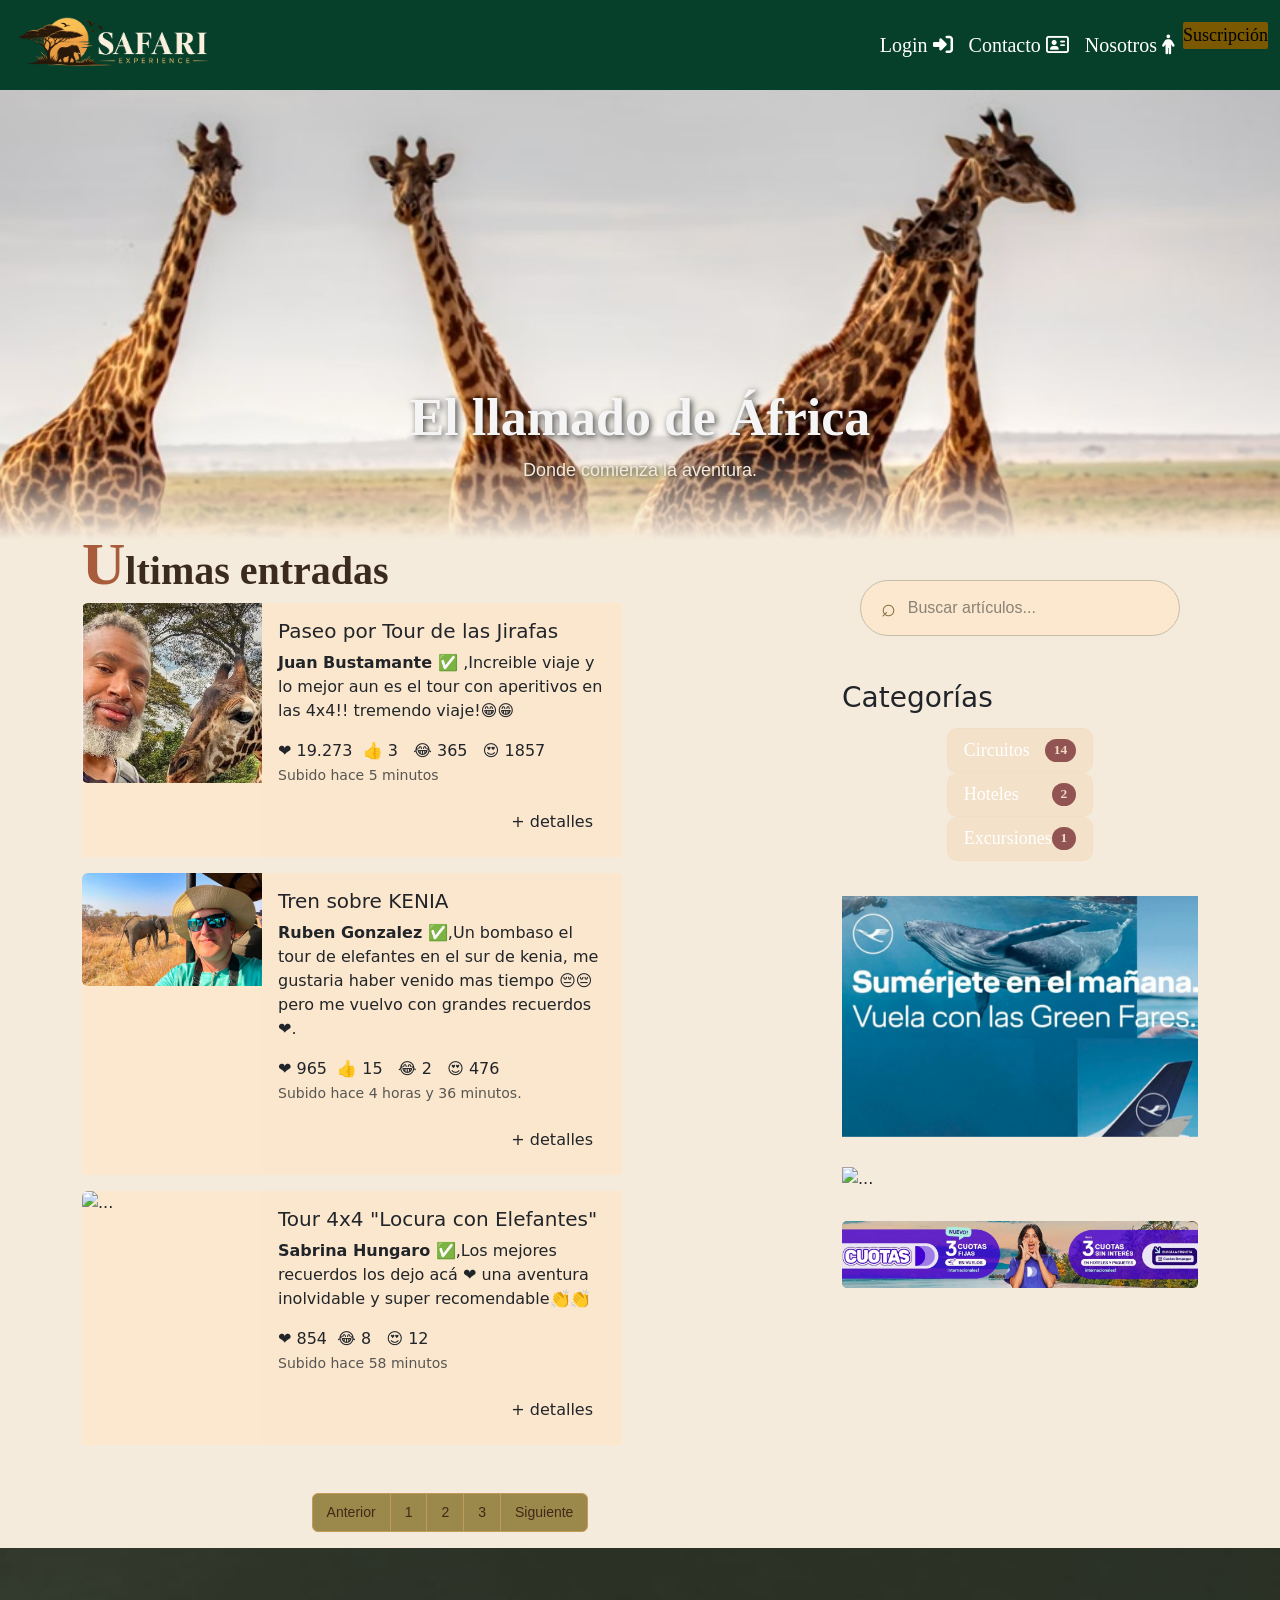
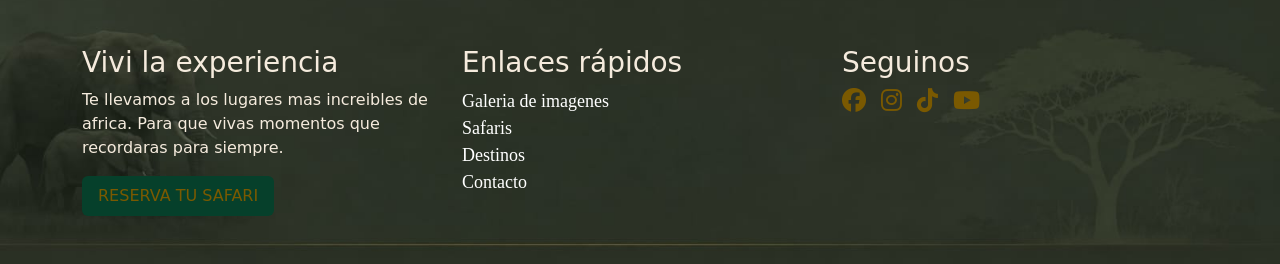
==== commit 26423623: "se quita error 404 del footer de home" ====
--- a/index.html
+++ b/index.html
@@ -95,7 +95,7 @@
                                                         </div>
                                                     <p class="card-text"><small class="text-body-secondary">Subido hace 5 minutos</small></p>
                                                         <div class="text-end mt-3">
-                                                            <a href="#" class="btn btn-ver-mas">
+                                                            <a href="./pages/entrada1.html" class="btn btn-ver-mas">
                                                                 + detalles
                                                             </a>
                                                         </div>
@@ -118,7 +118,7 @@
                                                         </div>
                                                     <p class="card-text"><small class="text-body-secondary">Subido hace 4 horas y 36 minutos.</small></p>
                                                         <div class="text-end mt-3">
-                                                            <a href="#" class="btn btn-ver-mas">
+                                                            <a href="./pages/entrada2.html" class="btn btn-ver-mas">
                                                                 + detalles
                                                             </a>
                                                         </div>
@@ -141,7 +141,7 @@
                                                         </div>
                                                     <p class="card-text"><small class="text-body-secondary">Subido hace 58 minutos</small></p>
                                                         <div class="text-end mt-3">
-                                                            <a href="#" class="btn btn-ver-mas">
+                                                            <a href="./pages/entrada3.html" class="btn btn-ver-mas">
                                                                 + detalles
                                                             </a>
                                                         </div>
@@ -223,7 +223,6 @@
                                 <li><a href="./pages/login/galery.html">Galeria de imagenes</a></li>
                                 <li><a href="#">Safaris</a></li>
                                 <li><a href="#">Destinos</a></li>
-                                <li><a href="./pages/error404.html">Error 404</a></li>
                                 <li><a href="#">Contacto</a></li>
                             </ul>
                         </div>
--- a/styles.css
+++ b/styles.css
@@ -10,7 +10,6 @@
 .navbar-toggler {
     border-color: rgba(255, 255, 255, 0.5) !important;
 }
-
 .navbar-toggler-icon {
     filter: invert(1);
 }
@@ -20,30 +19,25 @@
     position: relative;
     z-index: 1001;
 }
-
 button.button{
     font-family: "Bodoni Moda", serif;
     background-color: #7a5901;
     border: none;
     border-radius: 2px;
     font-size: 18px;
-
 }
 a.nav-link.active:hover{
     color: #50C878;
 }
-
 .navbar-brand{
     width: 210px;
 }
-
 li a i{
     color: white;
 }
 .modal-prueba{
     background-image: url(./assets/images/FondoSuscripcion.avif);
 }
-
 .input-imagen {
     background-color: rgba(255, 255, 255, 0.35) !important;
     border: 1px solid rgba(255, 255, 255, 0.6);
@@ -56,7 +50,6 @@
     display: flex;
     justify-content:center;
 }
-
 label{
     color: white;
     font-family: "Archivo Black", sans-serif;
@@ -66,7 +59,6 @@
     color: white;
     font-family: "Archivo Black", sans-serif;
     font-weight: 900;
-
 }
 .containerFooter {
     background-image: url(./assets/images/WhatsApp\ Image\ 2026-08-20\ at\ 01.03.39.jpeg);
@@ -78,9 +70,7 @@
     display: flex;
     justify-content: center;
     object-fit: cover;
-    
-}
-
+}
  ul li{
     color:#7a5901;
     font-family: "Marcellus", serif;
@@ -90,7 +80,6 @@
     color: white;
     text-decoration: none;
 }
-
 div.redes-sociales {
     display: flex;
     gap: 15px;
@@ -101,81 +90,56 @@
 .mi-boton{
     background-color:#06402B ;
     color: #7a5901;
-    border: none;
-    
-}
-
-
-
+    border: none;   
+}
 .firstWindows{
     width: 100%;
     min-height: 100vh;
-    background-color: #F5EBDD;
-   
+    background-color: #F5EBDD;  
 }
 #carouselExampleSlidesOnly img{
     width: 100vw;
     height: 50vh;
     object-fit: cover;
-
-}
-
-
+}
 .buscador {
     width: 100%;
     display: flex;
     justify-content: center;
     margin: 40px 0;
 }
-
 .search {
     width: 90%;
     max-width: 650px;
-
     display: flex;
     align-items: center;
-
-
-    background-color: #fce8cee5;
-
+    background-color: #fce8cee5;
     border: 1px solid #C8BDA8;
     border-radius: 30px;
-
     padding: 0 20px;
-
     transition: 0.3s;
 }
-
 .search:focus-within {
     border-color: #8A6F3D;
     box-shadow: 0 4px 15px rgba(80, 65, 40, 0.12);
 }
-
 .search input {
     width: 100%;
-
     border: none;
     outline: none;
-
     background: transparent;
-
     padding: 15px 12px;
-
     font-family: Arial, sans-serif;
     font-size: 16px;
-
     color: #3F3A2F;
 }
-
 .search input::placeholder {
     color: #8A8375;
 }
-
 .icono-busqueda {
     font-size: 25px;
     color: #8A6F3D;
 }
-
 .badge {
     background-color: #915452;
     color: #fce8cee5;
@@ -184,85 +148,62 @@
 .boxCategory {
     display: flex;
     justify-content: center;
-
 }
 .boxCategory .list-group-item {
     background-color: #f3dec3c7;
     border-color: #f3dec3c7 ;
     border-radius: 10px;
-    
-
-}
-
+}
 .col-md-4{
   display: flex;
   flex-direction: column;
   gap: 5px;
-  
-
-}
-
+}
 .imagen-hover {
     cursor: pointer;
     transition: transform 0.5s ease;
 }
-
 .imagen-hover:hover {
     position: relative;
     z-index: 9999;
     transform: scale(1.5);
 }
-
 .comerce{
-
     display: flex;
     flex-direction: column;
     gap: 30px;
-    margin-top: 30px;
-
-    
+    margin-top: 30px;    
 }
 .card {
     border: 0 !important;
 }
-
 .textTitle2{
     color:#3B2A20 ;
 }
-
 .card-body {
     background-color: #fce8cee5;
-
-}
-
+}
 .card {
     background-color: #fce8cee5;
-    border: none;
-    
-}
-
+    border: none;   
+}
 .card .col-md-4 {
     background-color: #fce8cee5;
 }
-
 .card .col-md-8 {
     background-color: #fce8cee5;
 }
-
 .titulo-seccion {
     font-family: "Bodoni Moda", serif;
     color: #3B2A20;
     font-size: 40px;
     font-weight: 600;
 }
-
 .titulo-seccion span {
     font-size: 60px;
     line-height: 0.8;
     color: #A85C3B;
 }
-
-
 .carousel-caption h5 {
     font-family: "Bodoni Moda", serif;
     font-size: 52px;
@@ -270,7 +211,6 @@
     color: whitesmoke;
     text-shadow: 2px 2px 6px rgba(0, 0, 0, 0.7);
 }
-
 .carousel-caption p {
     font-family: "Montserrat", sans-serif;
     font-size: 18px;
@@ -278,35 +218,26 @@
     color: #F5EBDD;
     text-shadow: 1px 1px 4px rgba(0, 0, 0, 0.7);
 }
-
 .carousel-item {
     position: relative;
 }
-
 .carousel-item::after {
     content: "";
     position: absolute;
-
     left: 0;
     right: 0;
     bottom: 0;
-
     height: 20%;
-
     background: linear-gradient(
         to top,
         rgba(245, 235, 221, 3.0),
         rgba(245, 235, 221, 0)
     );
-
     pointer-events: none;
 }
-
 .carousel-caption {
     z-index: 2;
 }
-
-
 text-end .btn-ver-mas {
     background-color: #A85C3B !important;
     color: #e6ddf5 !important;
@@ -319,46 +250,36 @@
     text-decoration: none;
     transition: all 0.3s ease;
 }
-
 .text-end .btn-ver-mas:hover {
     background-color: #87452E !important;
     border-color: #C49A5A !important;
     color: #FFFFFF !important;
 }
-
 .pagination .page-link {
     background-color: #9b884b;
     color: #412818;
     border: 1px solid #C49A5A;
-
     font-family: "Montserrat", sans-serif;
     font-size: 14px;
     font-weight: 500;
-
     padding: 8px 14px;
-
     transition: all 0.3s ease;
 }
-
-
 .pagination .page-link:hover {
     background-color: #814b33;
     border-color: #A85C3B;
     color: #FFFFFF;
 }
-
 .reveal {
     opacity: 0;
     transform: translateY(50px);
     transition: opacity 0.8s ease, transform 0.8s ease;
 }
-
 .reveal {
     animation: aparecer linear both;
     animation-timeline: view();
     animation-range: entry 0% cover 30%;
 }
-
 @keyframes aparecer {
 
     from {
@@ -370,15 +291,12 @@
         opacity: 1;
         transform: translateY(0) scale(1);
     }
-
-}
-
+}
 .reveal-right {
     animation: aparecer-derecha linear both;
     animation-timeline: view();
     animation-range: entry 0% cover 35%;
 }
-
 @keyframes aparecer-derecha {
     from {
         opacity: 0;
@@ -392,7 +310,6 @@
 }
 
 @media (max-width: 767px) {
-
     .reveal,
     .reveal-right {
         animation: none !important;
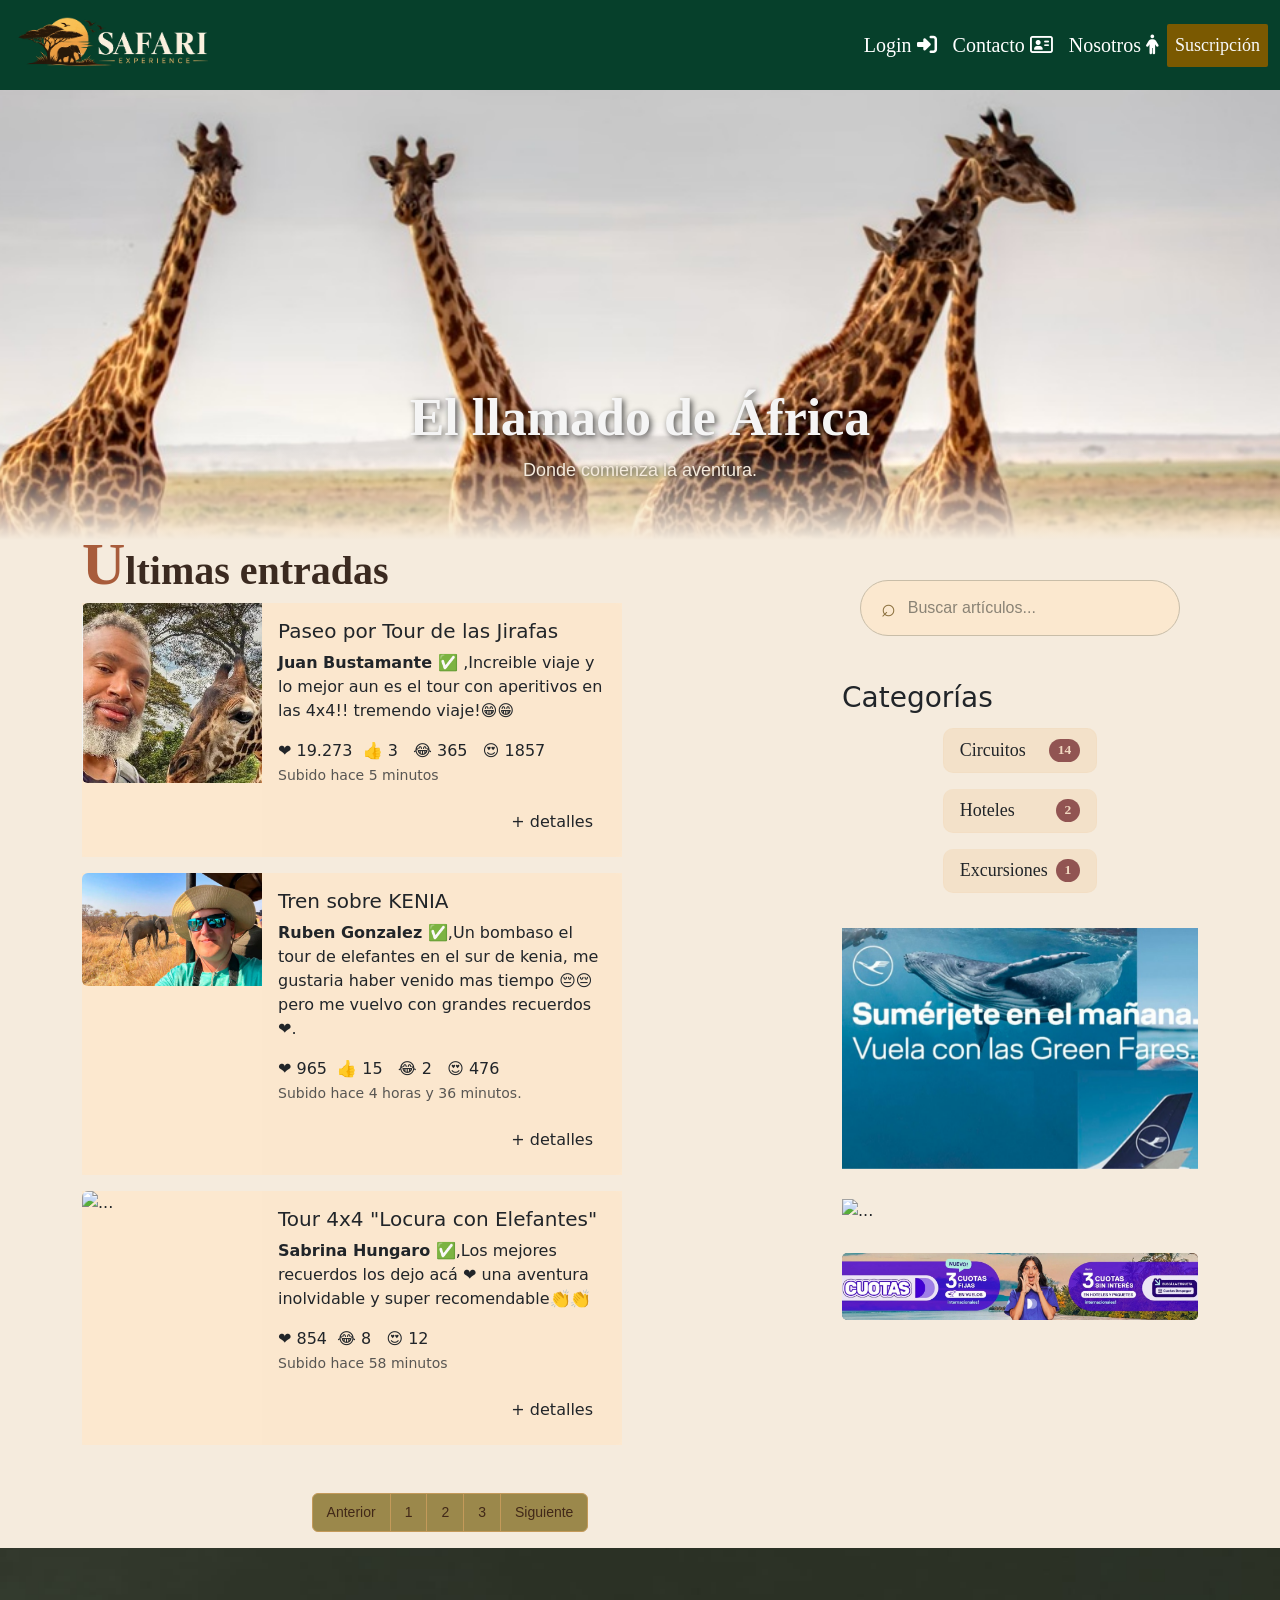
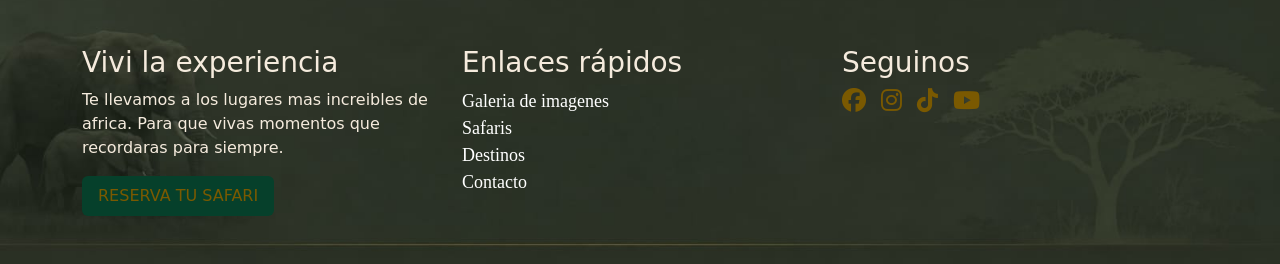
==== commit 564748ea: "modificacionPagprincipal" ====
--- a/index.html
+++ b/index.html
@@ -36,8 +36,8 @@
                                     <i class="fa-solid fa-person"></i>
                                 </a>
                             </li>
-                            <li class="nav-item">
-                                <button class="button" type="button" data-bs-toggle="modal" data-bs-target="#exampleModal">
+                            <li class="nav-item d-flex flex-column justify-content-center">
+                                <button class="button text-light p-2" type="button" data-bs-toggle="modal" data-bs-target="#exampleModal">
                                     Suscripción
                                 </button>
                             </li>
@@ -118,7 +118,7 @@
                                                         </div>
                                                     <p class="card-text"><small class="text-body-secondary">Subido hace 4 horas y 36 minutos.</small></p>
                                                         <div class="text-end mt-3">
-                                                            <a href="./pages/entrada2.html" class="btn btn-ver-mas">
+                                                            <a href="./pages/error404.html" class="btn btn-ver-mas">
                                                                 + detalles
                                                             </a>
                                                         </div>
@@ -141,7 +141,7 @@
                                                         </div>
                                                     <p class="card-text"><small class="text-body-secondary">Subido hace 58 minutos</small></p>
                                                         <div class="text-end mt-3">
-                                                            <a href="./pages/entrada3.html" class="btn btn-ver-mas">
+                                                            <a href="./pages/error404.html" class="btn btn-ver-mas">
                                                                 + detalles
                                                             </a>
                                                         </div>
@@ -170,22 +170,22 @@
                         <div class="boxCategory">    
                             <ul class="list-group">
                                 <li class="list-group-item d-flex justify-content-between align-items-center">
-                                    <a href="https://www.safaribookings.com/tours?k=Africa%20Tours&msclkid=b1463d36e96a14d82f5057b1bb864931&utm_source=bing&utm_medium=cpc&utm_campaign=05.%20Prio%20Countries%20(USD)&utm_term=Africa%20Tours&utm_content=GEN%20-%20Safari%20Tours" target="_blank" class="category-link">
+                                    <a href="https://www.safaribookings.com/tours?k=Africa%20Tours&msclkid=b1463d36e96a14d82f5057b1bb864931&utm_source=bing&utm_medium=cpc&utm_campaign=05.%20Prio%20Countries%20(USD)&utm_term=Africa%20Tours&utm_content=GEN%20-%20Safari%20Tours" target="_blank" class="category-link text-dark">
                                         Circuitos
                                     </a>
                                     <span class="badge badge-primary badge-pill">  14</span>
                                 </li>
-                                <li class="list-group-item d-flex justify-content-between align-items-center">
-                                    <a href="https://www.kayak.com.ar/Hoteles-baratos-en-Africa.af.htc.html" target="_blank" class="category-link">
+                                <li class="list-group-item d-flex justify-content-between align-items-center my-3">
+                                    <a href="https://www.kayak.com.ar/Hoteles-baratos-en-Africa.af.htc.html" target="_blank" class="category-link  text-dark">
                                         Hoteles
                                     </a>
                                     <span class="badge badge-primary badge-pill">  2</span>
                                 </li>
                                 <li class="list-group-item d-flex justify-content-between align-items-center">
-                                    <a href="https://www.getyourguide.com/es-es/africam-safari-l147968/?visitor-id=LCR7DP06IXOI1517FVK6WN06CYYXWZ0L&locale_autoredirect_optout=true " target="_blank" class="category-link">
+                                    <a href="https://www.getyourguide.com/es-es/africam-safari-l147968/?visitor-id=LCR7DP06IXOI1517FVK6WN06CYYXWZ0L&locale_autoredirect_optout=true " target="_blank" class="category-link  text-dark">
                                         Excursiones 
                                     </a>
-                                    <span class="badge badge-primary badge-pill">  1</span>
+                                    <span class="badge badge-primary badge-pill ms-2">  1</span>
                                 </li>
                             </ul>
                         </div>            
@@ -220,7 +220,7 @@
                         <div class="col-12 col-md-6 col-lg-4">
                             <h3>Enlaces rápidos</h3>
                             <ul class="footer-links list-unstyled">
-                                <li><a href="./pages/login/galery.html">Galeria de imagenes</a></li>
+                                <li><a href="./pages/galery.html">Galeria de imagenes</a></li>
                                 <li><a href="#">Safaris</a></li>
                                 <li><a href="#">Destinos</a></li>
                                 <li><a href="#">Contacto</a></li>
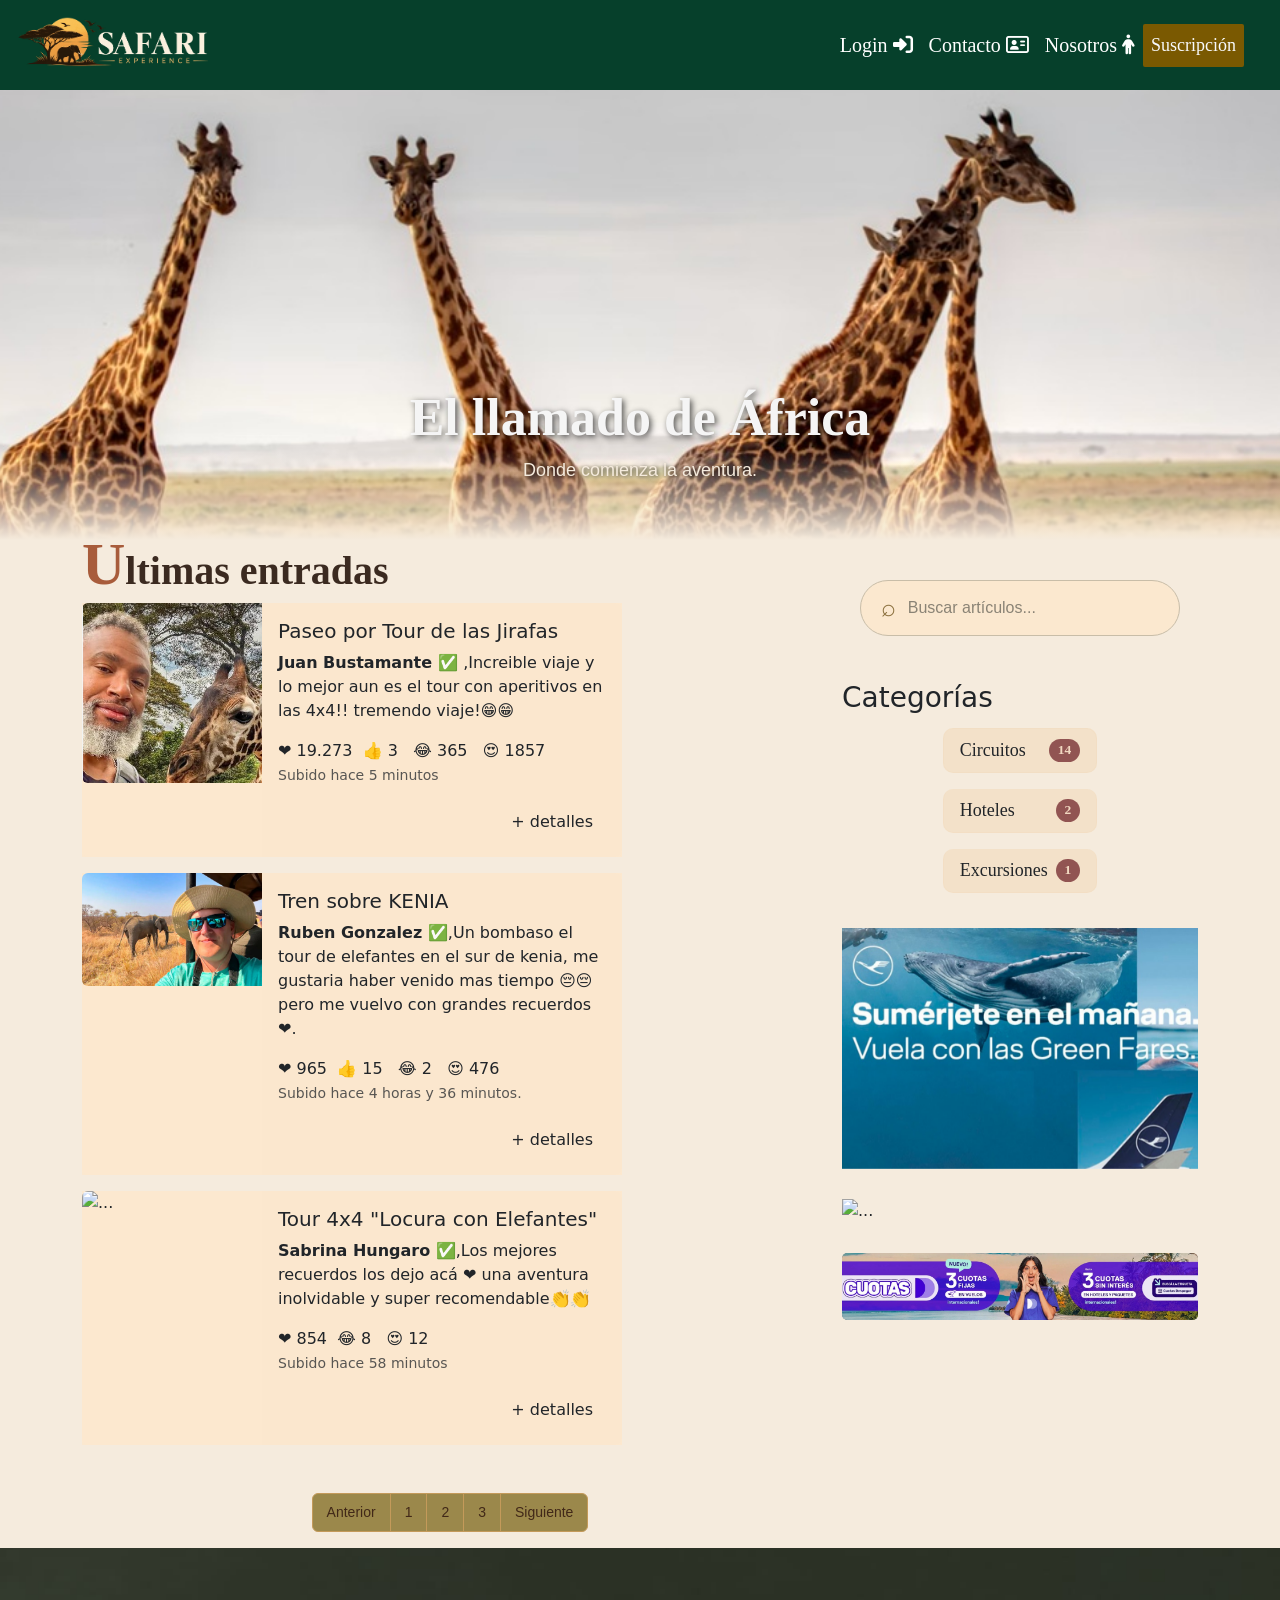
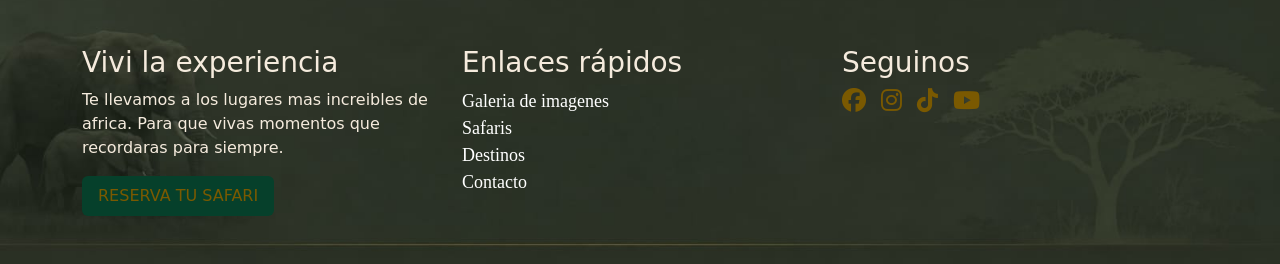
==== commit 1b84aaf1: "soluciono posicion del boton suscripcion" ====
--- a/index.html
+++ b/index.html
@@ -17,7 +17,7 @@
                         <span class="navbar-toggler-icon"></span>
                     </button>
                     <div class="collapse navbar-collapse" id="navbarSupportedContent">
-                        <ul class="navbar-nav ms-auto mb-2 mb-lg-0">
+                        <ul class="navbar-nav ms-auto mb-2 mb-lg-0 mx-4">
                             <li class="nav-item">
                                 <a class="nav-link active fs-5 text-white"href="pages\login.html">
                                     Login
